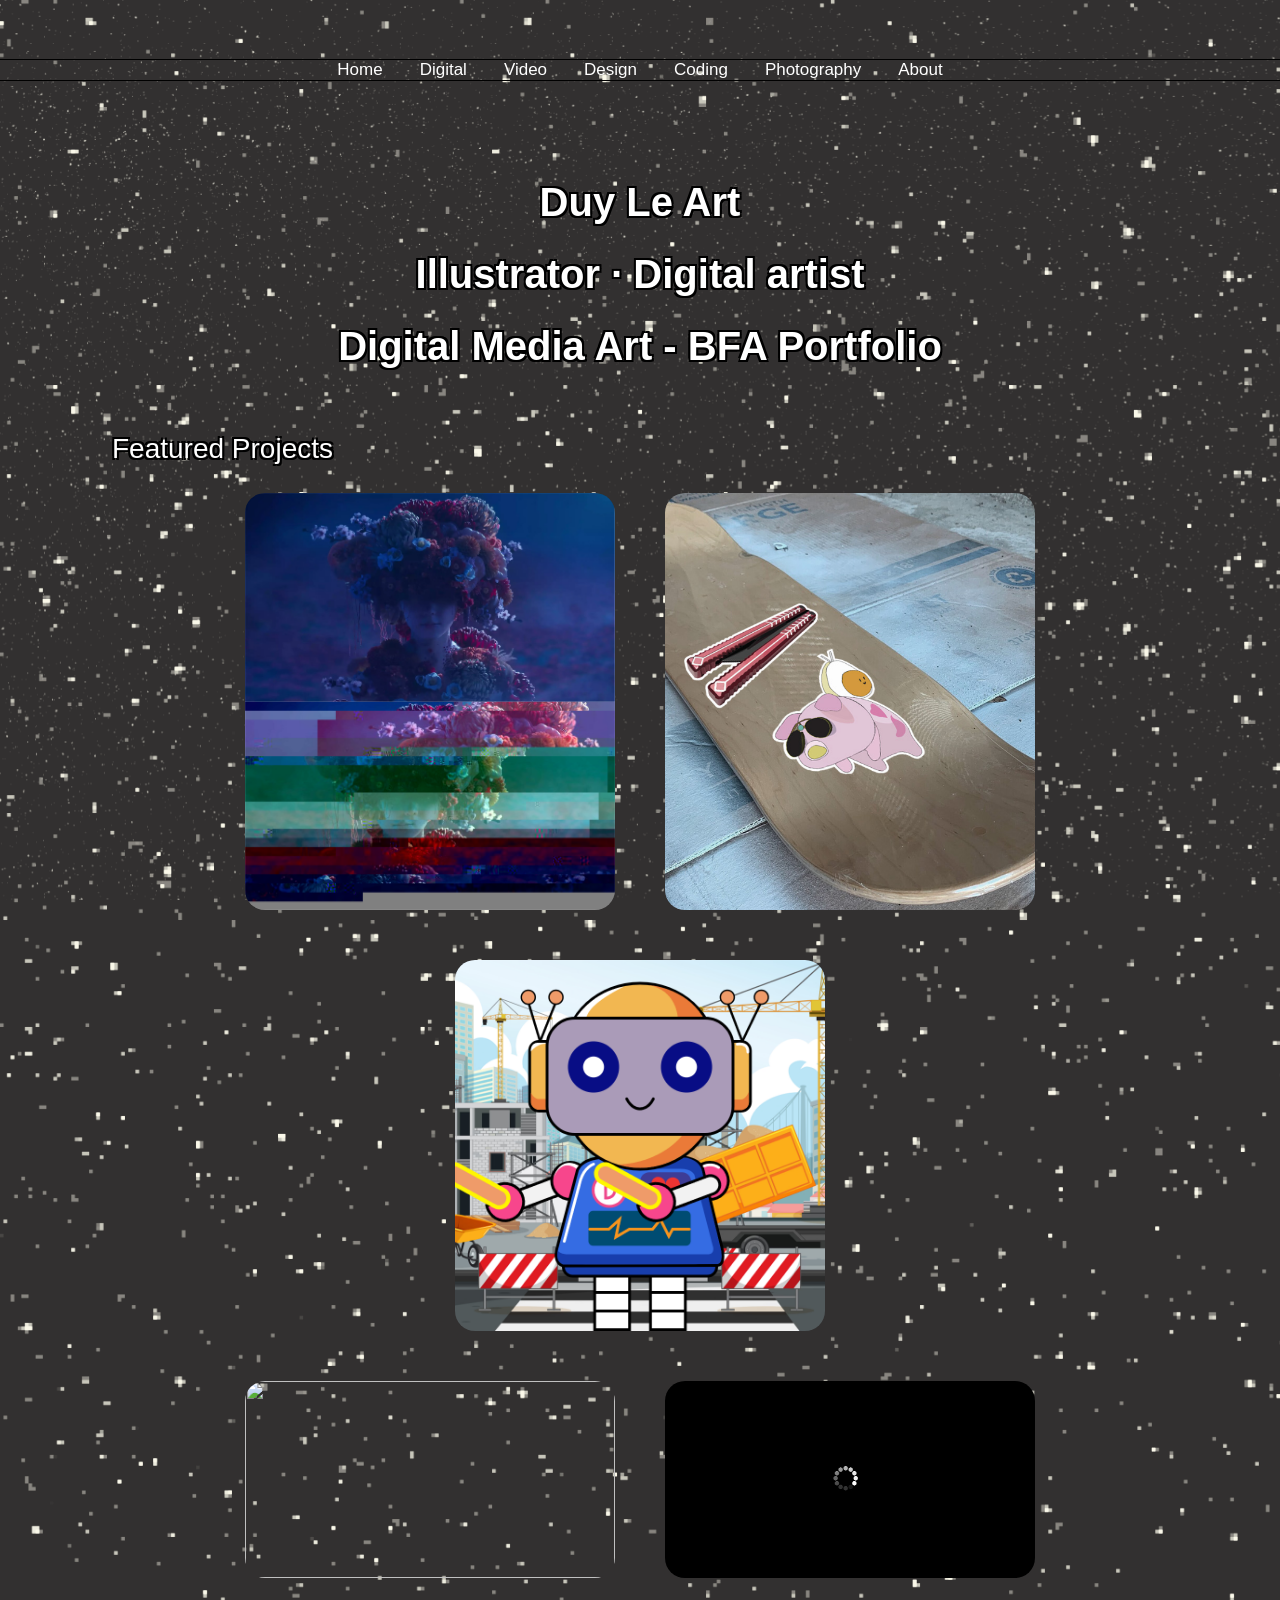
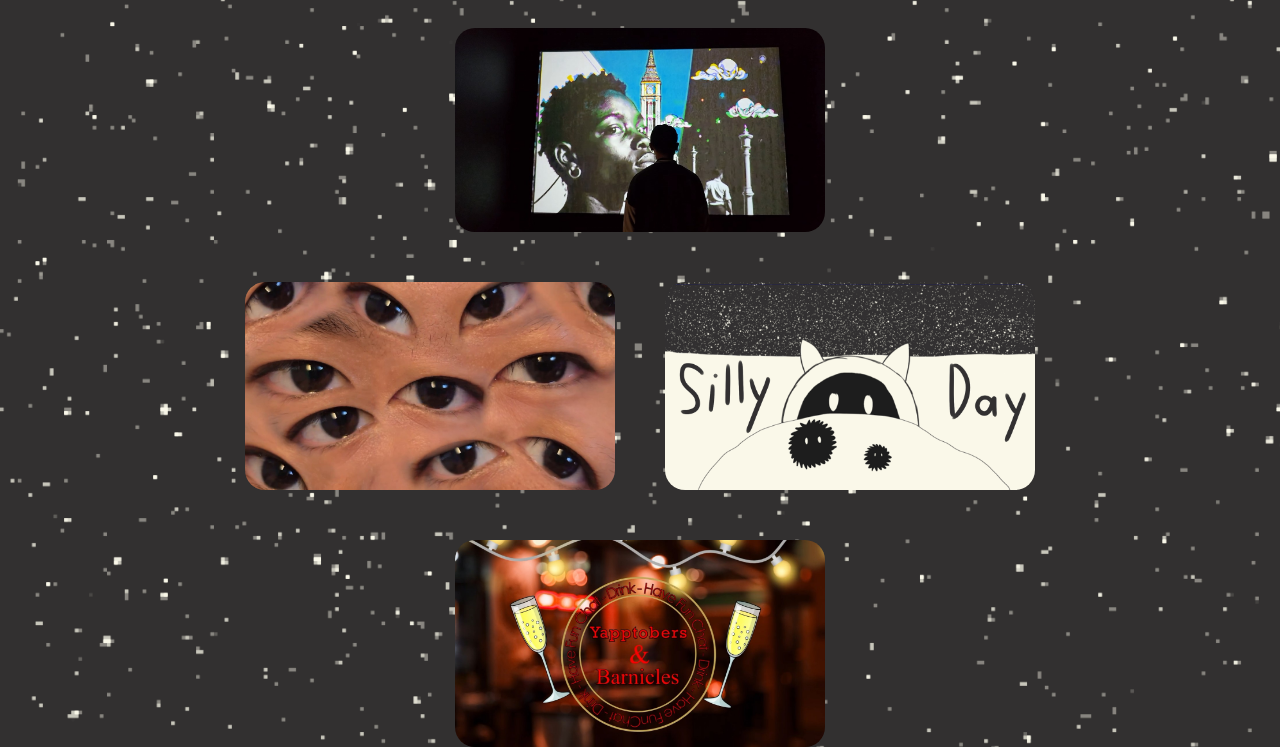
==== index.html @ 5d1f38d1 "fixed #1" ====
<!DOCTYPE html>
<html lang="en">

<!--Images Modals Effects-->


<!-- Effects -->
<style>
    body {
        margin: 0;
        min-height: 100vh;
    }

    .BG {
        position: fixed;
        inset: 0;
        background-image: url("BG.png");
        background-size: cover;
        background-repeat: repeat;
        z-index: -1;
    }

    @keyframes float {
        0% {
            transform: translateY(0px);
        }
        50% {
            transform: translateY(-20px);
        }
        100% {
            transform: translateY(0px);
        }
    }

    .BG {
        animation: float 3s ease-in-out infinite;
    }
</style>

<!-- Top Buttons -->

<head>
    <title>Shadiesu - Digital Media Art - BFA Portfolio</title>
    <link rel="stylesheet" href="styles.css">
</head>
<div class="Link">
    <a href="Home.html">Home</a>
    <a href="Digital.html">Digital</a>
    <a href="Video.html">Video</a>
    <a href="Design.html">Design</a>
    <a href="Coding.html">Coding</a>
    <a href="Photography.html">Photography</a>
    <a href="About.html">About</a>
</div>

<!--HEADERS-->
<body>
    
    <div class="container">
        <h1>Duy Le Art</h1>
        <h1>Illustrator · Digital artist</h1>
        <h1>Digital Media Art - BFA Portfolio</h1>
    </div>
    
    <div class="intro">
        <p>Featured Projects</p>
    </div> 
</body>

<!-- Work Project Showcase line 1-->
 <!-- Sakura video-->
    <!-- Video Grid Container -->
    <div class="video-grid">
        <!-- 1x1 -->
            <div class="video-thumb" data-type="image" 
            data-hover-text="Glitch Art / Album Cover" data-video-id="Mushroomhead.png, Mennequin.png" 
            data-caption="<h3>Glitch Art / Album Cover</h3><p>This is my experimental project by editing codes inside each image to see whatever effects it might give them. 
            It can be disorted, changed of colors and more 
                </p><br><p>
                <em>Tools used: Notepad++</em></p>">
            <img src="Mushroomhead.png">
            </div>

        <!-- 1x2 -->
            <div class="video-thumb" data-type="image" 
            data-hover-text="Sticker project using Vector Drawing" data-video-id="vector.png, sticker.png" 
            data-caption="<h3>Sticker project using Vector Drawing</h3><p>This is my graphic design sticker by using real life objects as my work. It requires basic tracing on the shapes and improv shading for better of the work
                </p><br><p><em>Tools used: Adobe Illustrator</em></p>">
            <img src="sticker.png">
            </div>

        <!-- 1x3 -->
            <div class="video-thumb" data-type="image" 
            data-hover-text="Creative Coding Project" data-video-id="Gif Robot.gif" 
            data-caption="<h3>ISA San Jose Video</h3><p>This is my basic coding project that require coding to make a functional limbs of character of my choice. 
                I chose robot, as it's more straight forward to make each parts work more balanced and some tweaks of color to showcase how code can work,
                <a href='https://editor.p5js.org/duy.le02/sketches/MBBWQ1VL0' style='margin-left: 10px;'>Go to p5.js code</a></p><br><p><em>Tools used: Codepen</em></p>">
            <img src="Robot.png">
            </div>

        <!-- Video Modal Container -->
            <div id="videoModal" class="modal">
            <div class="modal-content">
                <span class="close-btn">&times;</span>

                <button id="prevBtn" class="nav-btn left">◀</button>
                <button id="nextBtn" class="nav-btn right">▶</button>
                
                    <div class="video-container">
                    <iframe id="videoPlayer" width="560" height="315" src="" title="YouTube video player" frameborder="0" allow="accelerometer;
                    autoplay; clipboard-write; 
                    encrypted-media; gyroscope; 
                    picture-in-picture; web-share" referrerpolicy="strict-origin-when-cross-origin" allowfullscreen></iframe>
                    
        <!-- NEW: Image tag for full-size pictures (Hidden by default) -->
                    <img id="modalImage" src="" alt="Modal View" style="display: none;">
                </div>

                    <div id="videoCaption" class="video-caption"></div>
            </div>
            </div>


<!-- Work Project Showcase line 2-->
        <!-- Sakura video-->
        <!-- 2x1 -->
    <div class="video-grid">
        <!-- Video Thumbnail 1 -->
            <div class="video-thumb" data-type="video" 
            data-hover-text="Digital Animation Project" data-video-id="v-rgGUymfZE" 
            data-caption="<h3>Digital Animation Project</h3><p>This is one of my most favorite project in this class. The idea is to make an animation to simulate a game 
                experience from whatever techniques and themes. I made a nostalgic work based of my favorite childhood show and convert it as a game
                </p><br><p><em>Tools used: Clip Studio Paint, Adobe After Effects</em></p>">
            <img src="https://res.cloudinary.com/dyf1xfmxu/image/upload/v1764829879/image_2025-12-03_223117122_zpmoiv.png">
            </div>

        <!-- 2x2 -->
            <div class="video-thumb" data-type="video" 
            data-hover-text="Technology Paradoxes" data-video-id="CwCoBTR_AUM" 
            data-caption="<h3>Technology Paradoxes</h3><p>This is my basic coding project that require coding to make a functional limbs of character of my choice. 
                I chose robot, as it's more straight forward to make each parts work more balanced and some tweaks of color to showcase how code can work,
                <a href='https://editor.p5js.org/duy.le02/sketches/MBBWQ1VL0' style='margin-left: 10px;'>Go to p5.js code</a></p><br><p><em>Tools used: Codepen</em></p>">
            <img src="Loading.jpg">
            </div>

        <!-- 2x3 -->
            <div class="video-thumb" data-type="video" 
            data-hover-text="ISA San Jose Video" data-video-id="s5MFEblpD4w" 
            data-caption="<h3>ISA San Jose Video</h3><p>This is my basic coding project that require coding to make a functional limbs of character of my choice. 
                I chose robot, as it's more straight forward to make each parts work more balanced and some tweaks of color to showcase how code can work,
                <a href='https://editor.p5js.org/duy.le02/sketches/MBBWQ1VL0' style='margin-left: 10px;'>Go to p5.js code</a></p><br><p><em>Tools used: Codepen</em></p>">
            <img src="ICA.jpg">
            </div>

        <!-- Video Modal Container -->
            <div id="videoModal" class="modal">
            <div class="modal-content">
                <span class="close-btn">&times;</span>

                <button id="prevBtn" class="nav-btn left">◀</button>
                <button id="nextBtn" class="nav-btn right">▶</button>
                
                    <div class="video-container">
                    <iframe id="videoPlayer" width="560" height="315" src="" title="YouTube video player" frameborder="0" allow="accelerometer;
                    autoplay; clipboard-write; 
                    encrypted-media; gyroscope; 
                    picture-in-picture; web-share" referrerpolicy="strict-origin-when-cross-origin" allowfullscreen></iframe>
                    
        <!-- NEW: Image tag for full-size pictures (Hidden by default) -->
                    <img id="modalImage" src="" alt="Modal View" style="display: none;">
                </div>

                    <div id="videoCaption" class="video-caption"></div>
            </div>
            </div>


<!-- Work Project Showcase line 3-->
 <!-- Sakura video-->
    <!-- Video Grid Container -->
    <div class="video-grid">
        <!-- Video Thumbnail 1 -->
            <div class="video-thumb" data-type="video" 
            data-hover-text="Society of Spectacle" data-video-id="nF94g0yWZJ4" 
            data-caption="<h3>Society of Spectacle</h3><p>This is my basic coding project that require coding to make a functional limbs of character of my choice. 
                I chose robot, as it's more straight forward to make each parts work more balanced and some tweaks of color to showcase how code can work,
                <a href='https://editor.p5js.org/duy.le02/sketches/MBBWQ1VL0' style='margin-left: 10px;'>Go to p5.js code</a></p><br><p><em>Tools used: Codepen</em></p>">
            <img src="eye.jpg">
            </div>

        <!-- Video Thumbnail 2 (Sits directly next to Thumbnail 1) -->
            <div class="video-thumb" data-type="video" 
            data-hover-text="Silly Day" data-video-id="FvGPqd3VP7I" 
            data-caption="<h3>Silly Day</h3><p>This is my basic coding project that require coding to make a functional limbs of character of my choice. 
                I chose robot, as it's more straight forward to make each parts work more balanced and some tweaks of color to showcase how code can work,
                <a href='https://editor.p5js.org/duy.le02/sketches/MBBWQ1VL0' style='margin-left: 10px;'>Go to p5.js code</a></p><br><p><em>Tools used: Codepen</em></p>">
            <img src="asd.jpg">
            </div>

        <!-- 3x2 -->
            <div class="video-thumb" data-type="video" 
            data-hover-text="The Primer Animation Project" data-video-id="acddvax4AlM" 
            data-caption="<h3>The Primer Animation Project</h3><p>This is my basic coding project that require coding to make a functional limbs of character of my choice. 
                I chose robot, as it's more straight forward to make each parts work more balanced and some tweaks of color to showcase how code can work,
                <a href='https://editor.p5js.org/duy.le02/sketches/MBBWQ1VL0' style='margin-left: 10px;'>Go to p5.js code</a></p><br><p><em>Tools used: Codepen</em></p>">
            <img src="intro.jpg">
            </div>

        <!-- Video Modal Container -->
            <div id="videoModal" class="modal">
            <div class="modal-content">
                <span class="close-btn">&times;</span>

                <button id="prevBtn" class="nav-btn left">◀</button>
                <button id="nextBtn" class="nav-btn right">▶</button>
                
                    <div class="video-container">
                    <iframe id="videoPlayer" width="560" height="315" src="" title="YouTube video player" frameborder="0" allow="accelerometer;
                    autoplay; clipboard-write; 
                    encrypted-media; gyroscope; 
                    picture-in-picture; web-share" referrerpolicy="strict-origin-when-cross-origin" allowfullscreen></iframe>
                    
        <!-- NEW: Image tag for full-size pictures (Hidden by default) -->
                    <img id="modalImage" src="" alt="Modal View" style="display: none;">
                </div>

                    <div id="videoCaption" class="video-caption"></div>
            </div>
            </div>
<div id="videoModal" class="modal">
    <div class="modal-content">
        <!-- Close Button (X Symbol) -->
        <button class="close-btn" aria-label="Close modal">&times;</button>

        <!-- Video / Image Container -->
        <div class="video-container">
            <iframe id="videoPlayer" src="" frameborder="0" allow="autoplay; encrypted-media" allowfullscreen></iframe>
            <img id="modalImage" src="" alt="Modal Media">
        </div>

        <!-- Caption -->
        <div id="videoCaption" class="video-caption"></div>
    </div>
</div>
<!-- Background Image -->
<div class="BG"></div>
<img src="BG.png" alt="Background Image" class="BG">


<script src="script.js"></script>

</html>
---- styles.css ----
.container {
    color: white;
    text-align: center;
    font-size: 20px;
    margin-top: 100px;
    padding-bottom: 10px;
    text-shadow: -2px -2px 0 #000, 2px -2px 0 #000, -2px 2px 0 #000, 2px 2px 0 #000;

}
.Link {
    outline: 1px black solid;
    font-size: 17px;
   margin-top: 60px;
    display: flex;
  justify-content: center;
  gap: 37px; 
}
a{
   text-decoration: none;
   cursor: pointer;
   color: white;
   transition: color 0.7s ease;
}

a:hover {
    color: #3EB489;
}

body {
    font-family: Arial, sans-serif;
    background-color: rgb(50, 48, 48);


}

.intro {
    color: white;
    font-size: 28px;
    margin-left: 112px; /* ◄ Changed from 100px (160px thumb margin matches better now) */
    text-shadow: -2px -2px 0 #000, 2px -2px 0 #000, -2px 2px 0 #000, 2px 2px 0 #000;
}

.video-grid {
    display: flex;
    flex-direction: row;
    column-gap: 50px;
    row-gap: 50px; 
    flex-wrap: wrap;
    justify-content: center; /* ◄ Center the items horizontally on the screen */
    padding: 0 40px;         /* ◄ Creates a nice safe padding cushion on the screen edges */
}

.video-thumb {
    position: relative;
    width: 370px;       /* ◄ Changed from 660px (660 * 0.7 = 462) */
    cursor: pointer;
    border-radius: 20px;
    overflow: hidden;
    margin-left: 0;     /* ◄ Changed from 160px. Let .video-grid handle the alignment dynamically */
}

        .video-thumb img {
        width: 100%;
        display: block;
        }

        /* Modal Core Settings */
        .modal {
        display: none; 
        position: fixed;
        z-index: 1000;
        left: 0;
        top: 0;
        width: 100%;
        height: 100%;
        background-color: rgba(0, 0, 0, 0.9);
        overflow-y: auto;
        
        }

/* Modal Content Box - Keeps margin at the top so image isn't flush with viewport */
.modal-content {
    position: relative;
    width: 90%;
    max-width: 900px;
    margin: 50px auto 30px auto; /* 50px top margin creates the buffer gap above the media */
    display: flex;
    flex-direction: column;
    align-items: center;
}

/* Close "X" Button pinned to upper-right of the viewport */
.close-btn {
    position: fixed;
    top: 24px;   /* Safe gap from top edge */
    right: 24px;  /* Safe gap from right edge */
    z-index: 1020;
    
    background: rgba(0, 0, 0, 0.7);
    color: #ffffff;
    border: 2px solid rgba(255, 255, 255, 0.4);
    border-radius: 50%;
    
    width: 44px;
    height: 44px;
    font-size: 26px;
    font-weight: bold;
    line-height: 1;
    
    display: flex;
    align-items: center;
    justify-content: center;
    cursor: pointer;
    transition: background 0.2s ease, transform 0.2s ease;
}

/* Hover effect */
.close-btn:hover,
.close-btn:focus {
    background: #ffffff;
    color: #000000;
    border-color: #ffffff;
    transform: scale(1.1);
    outline: none;
}

/* On smaller mobile screens, pull it in slightly so it's not cut off */
@media (max-width: 600px) {
    .close-btn {
        top: 16px;
        right: 16px;
        width: 38px;
        height: 38px;
        font-size: 22px;
    }
}
/* Ensure image/video container preserves top spacing */
.video-container {
    width: 100%;
    position: relative;
    display: flex;
    justify-content: center;
    align-items: center;
    margin-top: 15px; /* Adds additional gap between close button and media */
}
/* ONLY apply 16:9 ratio box when showing a YouTube Video */
.video-container.has-video {
    padding-bottom: 56.25%; /* 16:9 Aspect Ratio */
    height: 0;
}

/* YouTube Iframe stays locked inside the 16:9 ratio box */
.video-container.has-video iframe {
    position: absolute;
    top: 0;
    left: 0;
    width: 100%;
    height: 100%;
}

/* Natural layout for GIFs / Static Images */
.video-container.has-image {
    padding-bottom: 0;
    height: auto;
}

/* GIF & Static Image Responsive Sizing (Prevents text overlap) */
#modalImage {
    max-width: 100%;
    max-height: 60vh; /* Limits image height so caption always fits below */
    width: auto;
    height: auto;
    display: block;
    object-fit: contain;
    border-radius: 8px;
    margin: 0 auto;
}

/* Dynamic extra media elements */
.modal-extra-media {
    max-width: 100% !important;
    max-height: 60vh !important;
    width: auto !important;
    height: auto !important;
    display: block !important;
    margin: 20px auto 0 auto !important;
    object-fit: contain !important;
    border-radius: 8px !important;
}

/* Caption formatting with safe spacing */
.video-caption {
    width: 100%;
    color: #ffffff;
    margin-top: 20px; /* Space between media and text */
    padding: 0 10px 20px 10px;
    box-sizing: border-box;
    text-align: center;
}/* Navigation Buttons */

        .nav-btn {
        position: fixed;                        /* FIXED: Snaps the buttons directly to the browser view borders */
        top: 50%;                               /* Centers them vertically on the screen */
        transform: translateY(-50%);            /* Keeps the vertical center perfectly balanced */
        background: rgba(255, 255, 255, 0.15); 
        color: #ffffff;                         
        border: 1px solid rgba(255, 255, 255, 0.25); 
        font-size: 2rem;
        width: 55px;
        height: 55px;
        display: flex-start;
        align-items: center;
        justify-content: center;
        padding-bottom: 7px;
        cursor: pointer;
        border-radius: 50%;                     
        transition: background 0.2s ease, transform 0.2s ease; 
        z-index: 9999;                          /* Extremely high index to ensure they float over everything */
        }

        /* Snaps the previous button to the absolute left edge of the page window */
        .nav-btn.left {
        left: 30px;                             /* Creates a clean spacing cushion from the left screen wall */
        padding-right: 12px;
        }

        /* Snaps the next button to the absolute right edge of the page window */
        .nav-btn.right {
        right: 30px;                            /* Creates a clean spacing cushion from the right screen wall */
        padding-left: 12px;
        }

        /* Hover State: Blends a brighter background circle with your 15% zoom effect */
        .nav-btn:hover {
        background: rgba(255, 255, 255, 0.35);  
        transform: translateY(-50%) scale(1.15); 
        }

        /* Mobile framework protection so they stay within touch range on phones */
        @media (max-width: 768px) {
        .nav-btn {
            width: 45px;
            height: 45px;
            font-size: 1.5rem;
        }
        .nav-btn.left { left: 15px; }
        .nav-btn.right { right: 15px; }
        }


<!-- Fade Black Effect-->

        css/* 1. Prepare the thumbnail container */
        .video-thumb {
        position: relative;       /* Crucial: Traps the absolute overlay inside this box */
        overflow: hidden;         /* Keeps everything contained neatly */
        cursor: pointer;
        }

        /* 2. Target the image inside the thumbnail */
        .video-thumb img {
        width: 100%;
        height: 100%;
        object-fit: cover;        /* Ensures images stretch cleanly to fill their cells */
        display: block;
        }

        /* 3. Create the Black Overlay (Hidden by default) */
        .video-thumb::after {
        content: attr(data-hover-text);              /* Keeps it a clean black overlay. Add text inside "" if you want text */
        position: absolute;
        top: 0;
        left: 0;
        width: 100%;
        height: 100%;
        background-color: rgba(0, 0, 0, 0.8); /* Black with 50% opacity. Increase to 0.7 for darker, decrease for lighter */
        
        /* Centering settings in case you decide to add text later */
        display: flex;
        align-items: center;
        justify-content: center;
        padding: 20px;            /* Prevents long text from hitting the edges */
        text-align: center;       /* Centers multi-line text */
        box-sizing: border-box;     /* Ensures padding doesn't break the layout */

        /* White Text Styling */
        color: #ffffff;           
        font-family: sans-serif;  
        font-size: 1.6rem;        
        font-weight: bold;
        text-shadow: 1px 1px 0 #000000, -1px -1px 0 #000000, 1px -1px 0 #000000, -1px 1px 0 #000000;
        
        /* Fade Effect Setup */
        opacity: 0;               /* Starts completely invisible */
        transition: opacity 0.3s ease; /* Controls fade speed (0.3 seconds) */
        }

        /* 4. The Hover Trigger: Fade the overlay in */
        .video-thumb:hover::after {
        opacity: 1;               /* Fully visible on hover */
        pointer-events: none;     /* Ensures the overlay doesn't block clicks on the thumbnail */
        }
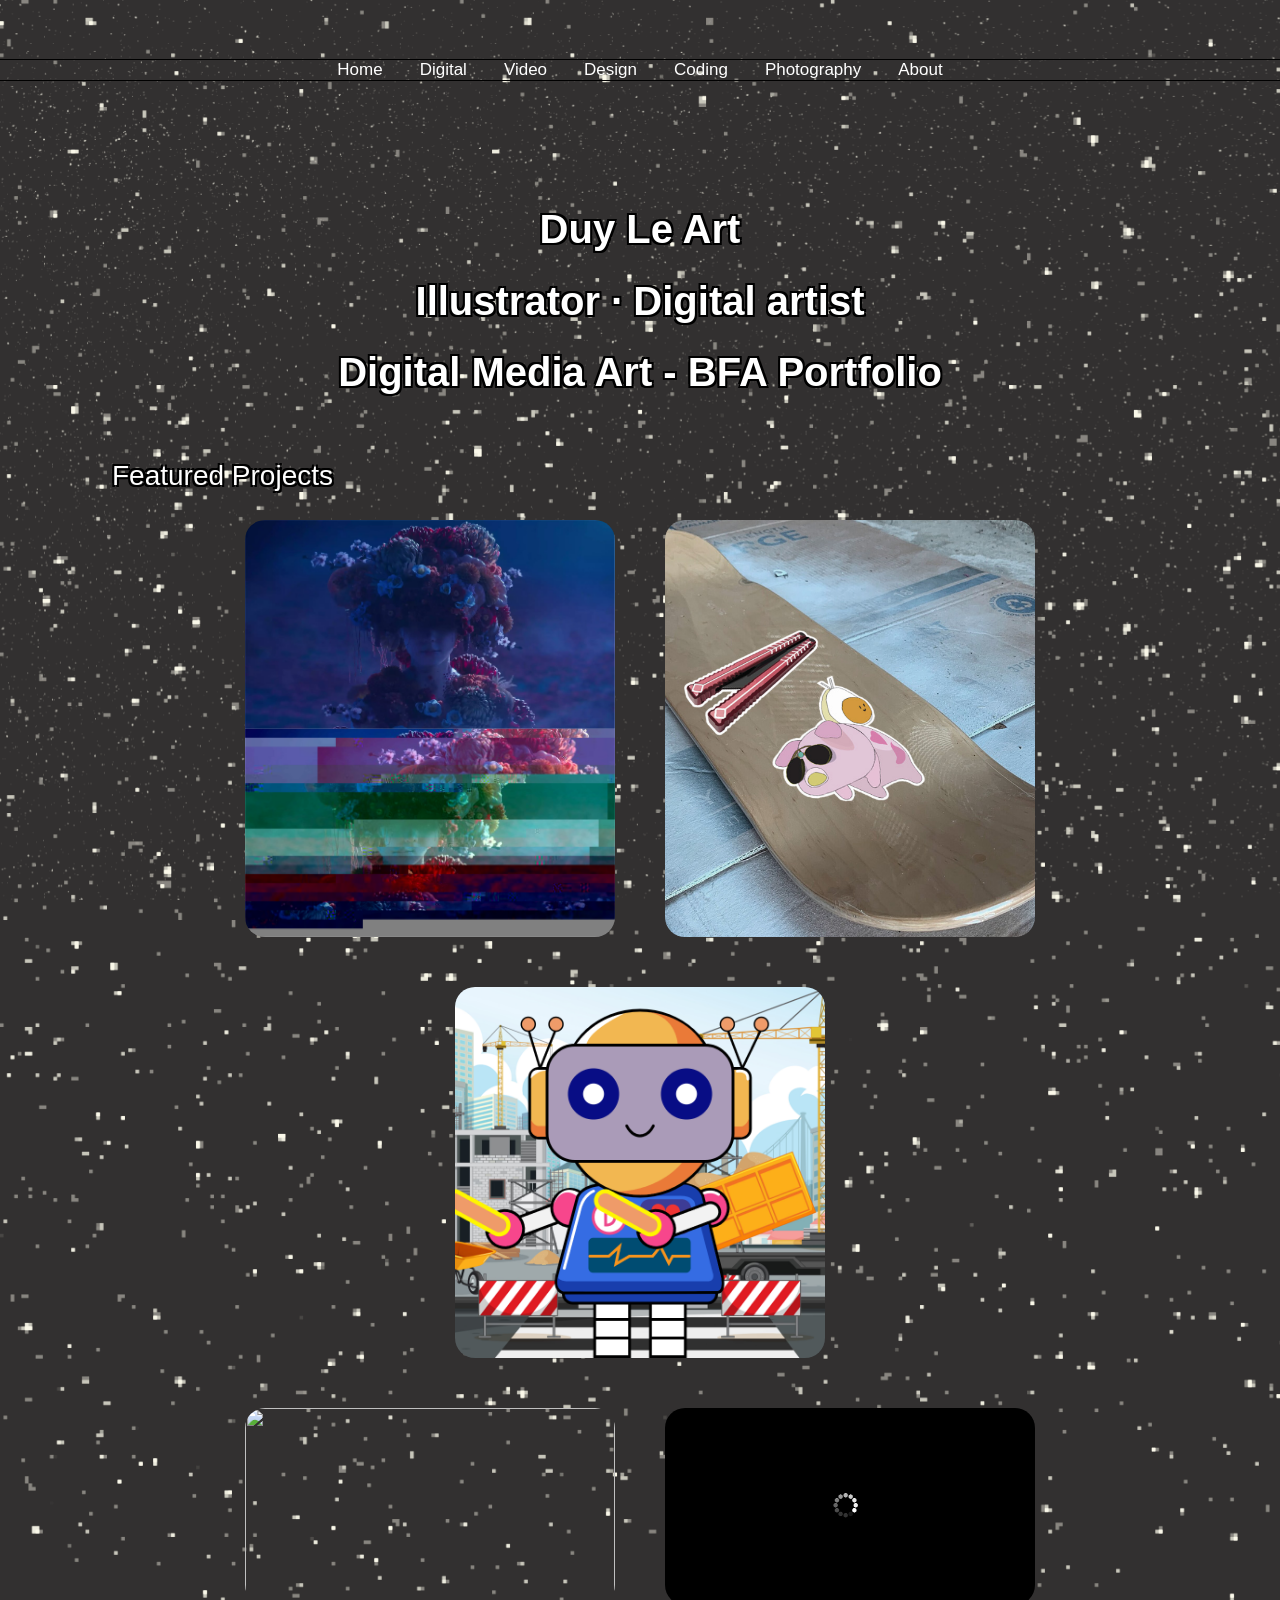
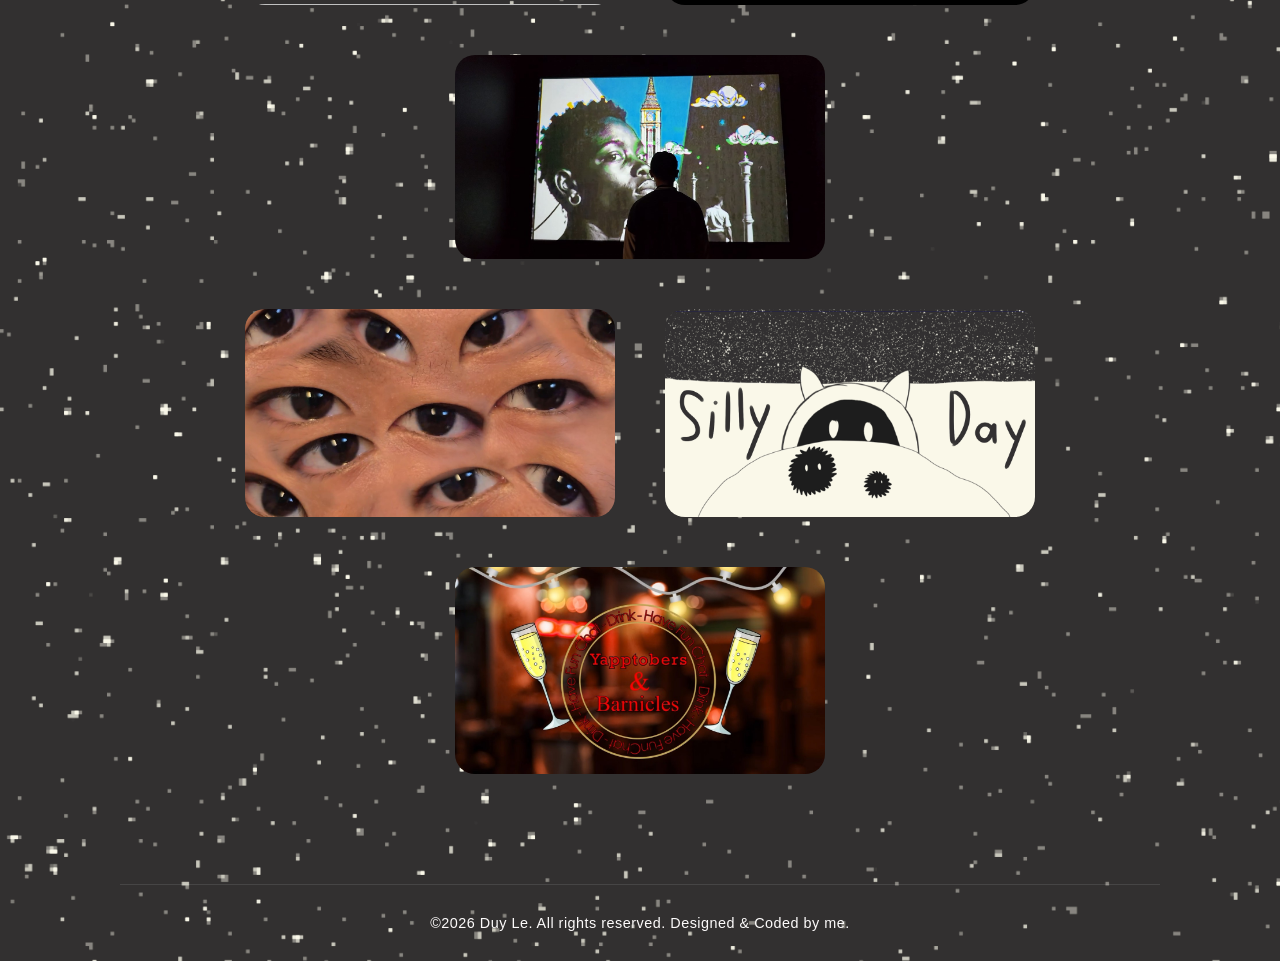
==== commit 02b2e059: "copyright thing" ====
--- a/index.html
+++ b/index.html
@@ -242,11 +242,16 @@
         <div id="videoCaption" class="video-caption"></div>
     </div>
 </div>
+
+
+
 <!-- Background Image -->
 <div class="BG"></div>
 <img src="BG.png" alt="Background Image" class="BG">
 
-
+<footer class="site-footer">
+  <p>&copy;2026 Duy Le. All rights reserved. Designed & Coded by me.</p>
+</footer>
 <script src="script.js"></script>
 
 </html>
--- a/styles.css
+++ b/styles.css
@@ -299,4 +299,47 @@
         .video-thumb:hover::after {
         opacity: 1;               /* Fully visible on hover */
         pointer-events: none;     /* Ensures the overlay doesn't block clicks on the thumbnail */
-        }+        }
+
+        /* Smooth fade transitions for modal media */
+#modalImage,
+#videoPlayer,
+.modal-extra-media {
+    opacity: 1;
+    transition: opacity 0.3s ease-in-out; /* Controls fade duration */
+}
+
+/* Fade-out state applied dynamically via JavaScript */
+.fade-out {
+    opacity: 0 !important;
+}
+
+/* Site Footer Styling */
+.site-footer {
+    width: 100%;
+    padding: 30px 20px;
+    text-align: center;
+    background-color: transparent; /* Or set to your page background color */
+    border-top: 1px solid rgba(255, 255, 255, 0.1); /* Subtle separator line */
+    margin-top: 60px; /* Space between gallery content and footer */
+}
+
+.site-footer p {
+    color: #fdfbfb; /* Muted gray so it doesn't distract from portfolio items */
+    font-size: 0.9rem;
+    font-weight: 400;
+    letter-spacing: 0.5px;
+    margin: 0;
+}
+
+body {
+    display: flex;
+    flex-direction: column;
+    min-height: 100vh;
+    margin: 0;
+}
+
+/* Ensure your main page content stretches to push the footer down */
+main, .portfolio-grid {
+    flex: 1;
+}
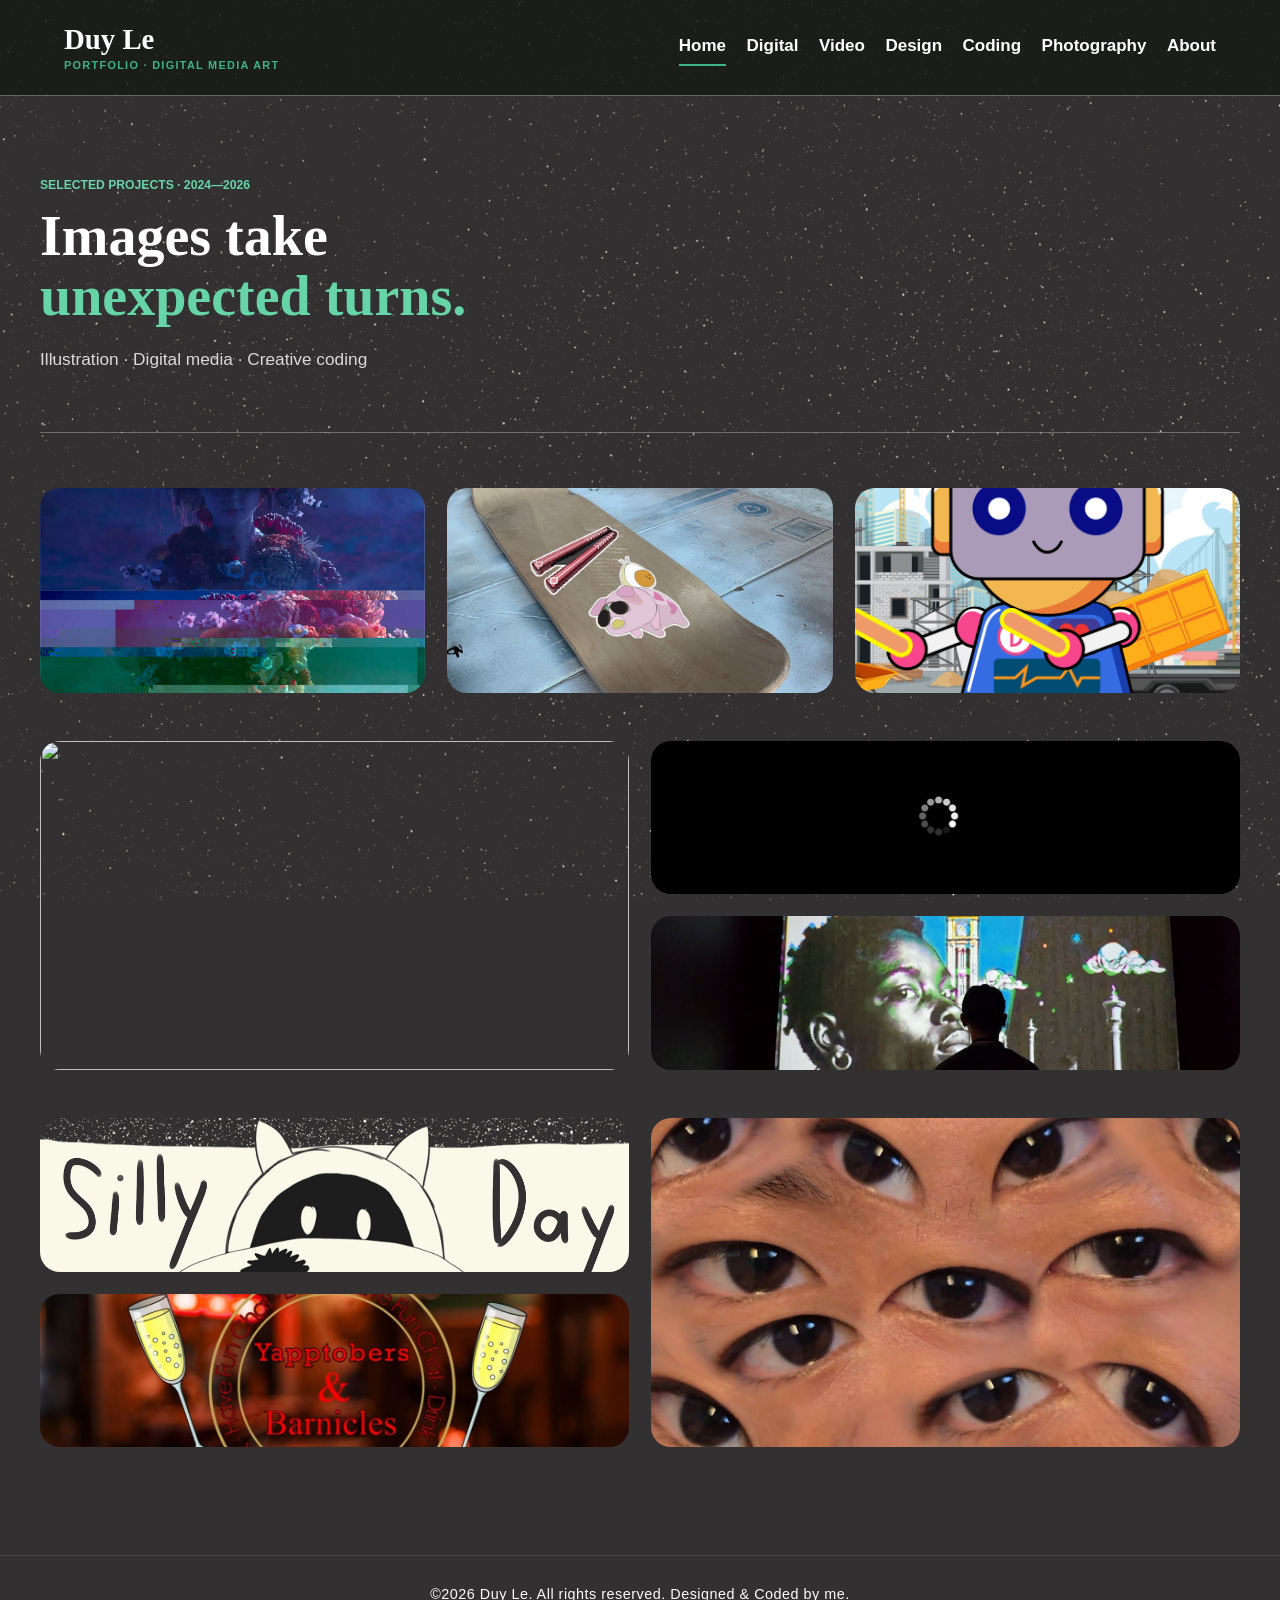
==== commit 116b758b: "new big update for yah" ====
--- a/index.html
+++ b/index.html
@@ -1,76 +1,54 @@
 <!DOCTYPE html>
 <html lang="en">
-
-<!--Images Modals Effects-->
-
-
-<!-- Effects -->
-<style>
-    body {
-        margin: 0;
-        min-height: 100vh;
-    }
-
-    .BG {
-        position: fixed;
-        inset: 0;
-        background-image: url("BG.png");
-        background-size: cover;
-        background-repeat: repeat;
-        z-index: -1;
-    }
-
-    @keyframes float {
-        0% {
-            transform: translateY(0px);
-        }
-        50% {
-            transform: translateY(-20px);
-        }
-        100% {
-            transform: translateY(0px);
-        }
-    }
-
-    .BG {
-        animation: float 3s ease-in-out infinite;
-    }
-</style>
-
-<!-- Top Buttons -->
 
 <head>
     <title>Shadiesu - Digital Media Art - BFA Portfolio</title>
     <link rel="stylesheet" href="styles.css">
 </head>
-<div class="Link">
-    <a href="Home.html">Home</a>
-    <a href="Digital.html">Digital</a>
-    <a href="Video.html">Video</a>
-    <a href="Design.html">Design</a>
-    <a href="Coding.html">Coding</a>
-    <a href="Photography.html">Photography</a>
-    <a href="About.html">About</a>
-</div>
+<body>
+<header class="top-header">
+    <a class="site-brand top-brand" href="index.html" aria-label="Duy Le Portfolio home">
+        <span class="site-brand-name">Duy Le</span>
+        <span class="site-brand-title">Portfolio · Digital Media Art</span>
+    </a>
+    <nav class="Link Link--normal" aria-label="Main navigation">
+        <a href="index.html" aria-current="page">Home</a>
+        <a href="Digital.html">Digital</a>
+        <a href="Video.html">Video</a>
+        <a href="Design.html">Design</a>
+        <a href="Coding.html">Coding</a>
+        <a href="Photography.html">Photography</a>
+        <a href="About.html">About</a>
+    </nav>
+</header>
+
+<header class="site-header" aria-hidden="true" inert>
+    <a class="site-brand site-brand--compact" href="index.html" aria-label="Duy Le Portfolio home">
+        <span class="site-brand-mark" aria-hidden="true">DL</span>
+        <span class="site-brand-title">Portfolio</span>
+    </a>
+    <nav class="Link Link--sticky" aria-label="Sticky main navigation">
+        <a href="index.html">Home</a>
+        <a href="Digital.html">Digital</a>
+        <a href="Video.html">Video</a>
+        <a href="Design.html">Design</a>
+        <a href="Coding.html">Coding</a>
+        <a href="Photography.html">Photography</a>
+        <a href="About.html">About</a>
+    </nav>
+</header>
 
 <!--HEADERS-->
-<body>
     
-    <div class="container">
-        <h1>Duy Le Art</h1>
-        <h1>Illustrator · Digital artist</h1>
-        <h1>Digital Media Art - BFA Portfolio</h1>
-    </div>
-    
-    <div class="intro">
-        <p>Featured Projects</p>
-    </div> 
-</body>
-
+    <div class="home-hero">
+        <p class="hero-kicker">Selected projects · 2024—2026</p>
+        <h1>Images take <span>unexpected turns.</span></h1>
+        <p class="hero-subtitle">Illustration · Digital media · Creative coding</p>
+    </div>
 <!-- Work Project Showcase line 1-->
  <!-- Sakura video-->
     <!-- Video Grid Container -->
-    <div class="video-grid">
+    <div class="video-grid video-grid--balanced">
         <!-- 1x1 -->
             <div class="video-thumb" data-type="image" 
             data-hover-text="Glitch Art / Album Cover" data-video-id="Mushroomhead.png, Mennequin.png" 
@@ -119,12 +97,13 @@
                     <div id="videoCaption" class="video-caption"></div>
             </div>
             </div>
+    </div>
 
 
 <!-- Work Project Showcase line 2-->
         <!-- Sakura video-->
         <!-- 2x1 -->
-    <div class="video-grid">
+    <div class="video-grid video-grid--feature-left">
         <!-- Video Thumbnail 1 -->
             <div class="video-thumb" data-type="video" 
             data-hover-text="Digital Animation Project" data-video-id="v-rgGUymfZE" 
@@ -173,12 +152,13 @@
                     <div id="videoCaption" class="video-caption"></div>
             </div>
             </div>
+    </div>
 
 
 <!-- Work Project Showcase line 3-->
  <!-- Sakura video-->
     <!-- Video Grid Container -->
-    <div class="video-grid">
+    <div class="video-grid video-grid--feature-right">
         <!-- Video Thumbnail 1 -->
             <div class="video-thumb" data-type="video" 
             data-hover-text="Society of Spectacle" data-video-id="nF94g0yWZJ4" 
@@ -227,6 +207,7 @@
                     <div id="videoCaption" class="video-caption"></div>
             </div>
             </div>
+    </div>
 <div id="videoModal" class="modal">
     <div class="modal-content">
         <!-- Close Button (X Symbol) -->
@@ -245,13 +226,12 @@
 
 
 
-<!-- Background Image -->
-<div class="BG"></div>
-<img src="BG.png" alt="Background Image" class="BG">
+<div class="BG" aria-hidden="true"></div>
 
 <footer class="site-footer">
   <p>&copy;2026 Duy Le. All rights reserved. Designed & Coded by me.</p>
 </footer>
 <script src="script.js"></script>
 
+</body>
 </html>
--- a/styles.css
+++ b/styles.css
@@ -7,13 +7,476 @@
     text-shadow: -2px -2px 0 #000, 2px -2px 0 #000, -2px 2px 0 #000, 2px 2px 0 #000;
 
 }
+.home-hero {
+    width: min(calc(100% - 48px), 1200px);
+    margin: 0 auto 55px;
+    padding: 82px 0 58px;
+    border-bottom: 1px solid rgba(255, 255, 255, 0.3);
+    color: #ffffff;
+    text-align: left;
+}
+
+.home-hero .hero-kicker {
+    margin: 0 0 14px;
+    color: #67d4a8;
+    font-size: 0.76rem;
+    font-weight: 700;
+    text-transform: uppercase;
+}
+
+.home-hero h1 {
+    max-width: 900px;
+    margin: 0;
+    font-family: Georgia, "Times New Roman", serif;
+    font-size: 3.5rem;
+    line-height: 1.08;
+}
+
+.home-hero h1 span {
+    display: block;
+    color: #67d4a8;
+}
+
+.home-hero .hero-subtitle {
+    margin: 18px 0 0;
+    color: rgba(255, 255, 255, 0.82);
+    font-size: 1.08rem;
+    line-height: 1.7;
+}
+
+.BG {
+    position: fixed;
+    inset: 0;
+    z-index: -1;
+    pointer-events: none;
+    background: url("BG.png") center / cover no-repeat;
+    animation: background-float 12s ease-in-out infinite;
+}
+
+@keyframes background-float {
+    0%, 100% { transform: translateY(0); }
+    50% { transform: translateY(-10px); }
+}
+
+.top-header {
+    display: flex;
+    align-items: center;
+    justify-content: space-between;
+    gap: 30px;
+    width: 100%;
+    max-width: none;
+    margin: 0;
+    padding: 24px clamp(20px, 5vw, 72px);
+    box-sizing: border-box;
+    border: 0;
+    border-bottom: 1px solid rgba(255, 255, 255, 0.32);
+    background: rgba(22, 26, 24, 0.82);
+}
+
+.top-brand .site-brand-name {
+    font-family: Georgia, "Times New Roman", serif;
+    font-size: 1.8rem;
+}
+
+.top-brand .site-brand-title {
+    font-size: 0.68rem;
+    letter-spacing: 0.12em;
+}
+
+.site-header {
+    position: fixed;
+    top: 12px;
+    left: 50%;
+    z-index: 900;
+    display: flex;
+    align-items: center;
+    justify-content: space-between;
+    gap: 24px;
+    width: min(calc(100% - 32px), 980px);
+    padding: 10px 18px;
+    box-sizing: border-box;
+    border: 1px solid rgba(103, 212, 168, 0.32);
+    border-radius: 999px;
+    background: rgba(14, 18, 16, 0.9);
+    -webkit-backdrop-filter: blur(16px) saturate(115%);
+    backdrop-filter: blur(16px) saturate(115%);
+    box-shadow: 0 10px 32px rgba(0, 0, 0, 0.48), inset 0 1px rgba(255, 255, 255, 0.08);
+    opacity: 0;
+    visibility: hidden;
+    pointer-events: none;
+    transform: translate(-50%, -130%);
+    transition: opacity 0.2s ease, transform 0.2s ease, visibility 0.2s ease;
+}
+
+.site-header.is-visible {
+    opacity: 1;
+    visibility: visible;
+    pointer-events: auto;
+    transform: translate(-50%, 0);
+}
+
+.site-brand {
+    display: flex;
+    flex: 0 0 auto;
+    flex-direction: column;
+    gap: 3px;
+    color: #ffffff;
+}
+
+.site-brand-name {
+    font-size: 1.15rem;
+    font-weight: 800;
+    line-height: 1.1;
+}
+
+.site-brand-title {
+    color: #3EB489;
+    font-size: 0.72rem;
+    font-weight: 700;
+    text-transform: uppercase;
+}
+
+.site-brand--compact {
+    flex-direction: row;
+    align-items: center;
+    gap: 8px;
+}
+
+.site-brand-mark {
+    display: grid;
+    width: 30px;
+    aspect-ratio: 1;
+    place-items: center;
+    border-radius: 50%;
+    background: #3EB489;
+    color: #102019;
+    font-size: 0.75rem;
+    font-weight: 800;
+}
+
+.about-main {
+    flex: 1;
+    width: min(calc(100% - 48px), 1200px);
+    margin: 0 auto;
+}
+
+.about-hero {
+    display: grid;
+    grid-template-columns: minmax(0, 1fr) minmax(240px, 340px);
+    align-items: center;
+    gap: clamp(40px, 8vw, 120px);
+    padding: 76px 0 68px;
+    border-bottom: 1px solid rgba(255, 255, 255, 0.3);
+}
+
+.about-kicker,
+.about-section-index {
+    margin: 0;
+    color: #67d4a8;
+    font-size: 0.76rem;
+    font-weight: 700;
+    text-transform: uppercase;
+}
+
+.about-hero h1 {
+    max-width: 700px;
+    margin: 18px 0;
+    color: #ffffff;
+    font-family: Georgia, "Times New Roman", serif;
+    font-size: 3.6rem;
+    line-height: 1.08;
+}
+
+.about-hero-lede {
+    max-width: 580px;
+    margin: 0;
+    color: rgba(255, 255, 255, 0.82);
+    font-size: 1.1rem;
+    line-height: 1.7;
+}
+
+.about-profile-placeholder {
+    width: 100%;
+    aspect-ratio: 4 / 5;
+    border: 1px solid rgba(255, 255, 255, 0.38);
+    background: rgba(15, 19, 17, 0.32);
+    box-shadow: inset 0 0 0 10px rgba(255, 255, 255, 0.025);
+}
+
+.about-section {
+    display: grid;
+    grid-template-columns: minmax(180px, 0.7fr) minmax(0, 1.6fr);
+    gap: clamp(32px, 7vw, 100px);
+    padding: 48px 0;
+    border-bottom: 1px solid rgba(255, 255, 255, 0.24);
+}
+
+.about-section h2 {
+    margin: 10px 0 0;
+    color: #ffffff;
+    font-family: Georgia, "Times New Roman", serif;
+    font-size: 2rem;
+    line-height: 1.15;
+}
+
+.about-section-copy {
+    max-width: 720px;
+}
+
+.about-section-copy p {
+    margin: 0;
+    color: rgba(255, 255, 255, 0.88);
+    font-size: 1.08rem;
+    line-height: 1.85;
+}
+
+.about-section-copy p + p {
+    margin-top: 18px;
+}
+
+.collection-main {
+    flex: 1;
+    width: min(calc(100% - 48px), 1200px);
+    margin: 0 auto;
+}
+
+.collection-intro {
+    padding: 74px 0 42px;
+    border-bottom: 1px solid rgba(255, 255, 255, 0.3);
+}
+
+.collection-kicker {
+    margin: 0 0 14px;
+    color: #67d4a8;
+    font-size: 0.76rem;
+    font-weight: 700;
+    text-transform: uppercase;
+}
+
+.collection-intro h1 {
+    margin: 0;
+    color: #ffffff;
+    font-family: Georgia, "Times New Roman", serif;
+    font-size: 3.5rem;
+    line-height: 1.08;
+}
+
+.collection-description {
+    max-width: 620px;
+    margin: 16px 0 0;
+    color: rgba(255, 255, 255, 0.82);
+    font-size: 1.08rem;
+    line-height: 1.7;
+}
+
+.collection-grid {
+    display: grid;
+    grid-template-columns: repeat(3, minmax(0, 1fr));
+    gap: 24px;
+    padding: 38px 0 72px;
+}
+
+.project-placeholder {
+    position: relative;
+    display: grid;
+    aspect-ratio: 4 / 3;
+    place-items: center;
+    overflow: hidden;
+    border: 1px dashed rgba(255, 255, 255, 0.38);
+    border-radius: 4px;
+    background-color: rgba(14, 18, 16, 0.48);
+}
+
+.project-placeholder-number {
+    position: absolute;
+    top: 12px;
+    left: 14px;
+    color: rgba(255, 255, 255, 0.58);
+    font-size: 0.72rem;
+    font-weight: 700;
+}
+
+.project-placeholder-add {
+    color: rgba(103, 212, 168, 0.78);
+    font-size: 2rem;
+    font-weight: 300;
+    line-height: 1;
+}
+
+.project-placeholder img,
+.project-placeholder video {
+    width: 100%;
+    height: 100%;
+    object-fit: cover;
+}
+
+.collection-main[data-category="video"] .project-placeholder {
+    aspect-ratio: 16 / 9;
+}
+
+.collection-main[data-category="photography"] .project-placeholder {
+    aspect-ratio: 3 / 4;
+}
+
+body.page-leaving > :not(.top-header):not(.site-header):not(.BG),
+body.page-entering > :not(.top-header):not(.site-header):not(.BG) {
+    transition: opacity 180ms ease;
+}
+
+body.page-leaving > :not(.top-header):not(.site-header):not(.BG) {
+    opacity: 0;
+}
+
+body.page-entering > :not(.top-header):not(.site-header):not(.BG) {
+    animation: page-content-reveal 260ms ease-out both;
+}
+
+body.page-leaving .BG,
+body.page-entering .BG {
+    animation-play-state: paused;
+}
+
+@keyframes page-content-reveal {
+    from { opacity: 0; }
+    to { opacity: 1; }
+}
+
 .Link {
-    outline: 1px black solid;
+    display: flex;
+    flex-wrap: wrap;
+    align-items: center;
+    justify-content: flex-end;
+    gap: 8px clamp(12px, 2vw, 28px);
     font-size: 17px;
-   margin-top: 60px;
-    display: flex;
-  justify-content: center;
-  gap: 37px; 
+}
+
+.Link--normal {
+    gap: 8px clamp(12px, 1.6vw, 24px);
+    margin: 0;
+}
+
+.Link--normal a {
+    padding: 8px 0;
+    border-bottom: 2px solid transparent;
+    font-weight: 700;
+}
+
+.Link--normal a:hover,
+.Link--normal a:focus-visible,
+.Link--normal a[aria-current="page"] {
+    border-bottom-color: #3EB489;
+}
+
+.Link--sticky a {
+    padding: 8px 0;
+    border-bottom: 2px solid transparent;
+    font-weight: 700;
+}
+
+.Link--sticky a:hover,
+.Link--sticky a:focus-visible {
+    border-bottom-color: #3EB489;
+}
+
+@media (max-width: 768px) {
+    .top-header {
+        align-items: flex-start;
+        flex-direction: column;
+        gap: 16px;
+        padding: 16px 18px;
+    }
+
+    .top-header .Link--normal,
+    .site-header .Link {
+        width: 100%;
+        box-sizing: border-box;
+    }
+
+    .site-header {
+        align-items: flex-start;
+        flex-direction: column;
+        gap: 12px;
+        padding: 14px 18px;
+    }
+
+    .about-main {
+        width: min(calc(100% - 36px), 680px);
+    }
+
+    .home-hero {
+        width: min(calc(100% - 36px), 680px);
+        padding: 52px 0 40px;
+    }
+
+    .home-hero h1 {
+        font-size: 2.7rem;
+    }
+
+    .about-hero {
+        grid-template-columns: 1fr;
+        gap: 32px;
+        padding: 52px 0 44px;
+    }
+
+    .about-hero h1 {
+        font-size: 2.7rem;
+    }
+
+    .about-profile-placeholder {
+        max-width: 360px;
+    }
+
+    .about-section {
+        grid-template-columns: 1fr;
+        gap: 18px;
+        padding: 36px 0;
+    }
+
+    .about-section h2 {
+        font-size: 1.75rem;
+    }
+
+    .collection-main {
+        width: min(calc(100% - 36px), 680px);
+    }
+
+    .collection-intro {
+        padding: 52px 0 34px;
+    }
+
+    .collection-intro h1 {
+        font-size: 2.7rem;
+    }
+
+    .collection-grid {
+        grid-template-columns: repeat(2, minmax(0, 1fr));
+        gap: 16px;
+        padding-top: 28px;
+    }
+
+    .Link {
+        justify-content: flex-start;
+        gap: 4px 18px;
+    }
+
+}
+
+@media (max-width: 520px) {
+    .collection-grid {
+        grid-template-columns: 1fr;
+    }
+}
+
+@media (prefers-reduced-motion: reduce) {
+    body.page-leaving > :not(.top-header):not(.site-header):not(.BG),
+    body.page-entering > :not(.top-header):not(.site-header):not(.BG) {
+        animation-duration: 1ms;
+        transition-duration: 1ms;
+    }
+
+    .BG {
+        animation: none;
+    }
 }
 a{
    text-decoration: none;
@@ -41,22 +504,81 @@
 }
 
 .video-grid {
-    display: flex;
-    flex-direction: row;
-    column-gap: 50px;
-    row-gap: 50px; 
-    flex-wrap: wrap;
-    justify-content: center; /* ◄ Center the items horizontally on the screen */
-    padding: 0 40px;         /* ◄ Creates a nice safe padding cushion on the screen edges */
+    display: grid;
+    grid-template-columns: repeat(3, minmax(0, 1fr));
+    grid-auto-rows: clamp(170px, 16vw, 220px);
+    gap: 22px;
+    width: min(calc(100% - 48px), 1200px);
+    margin: 0 auto 48px;
+    padding: 0;
+    box-sizing: border-box;
 }
 
 .video-thumb {
     position: relative;
-    width: 370px;       /* ◄ Changed from 660px (660 * 0.7 = 462) */
+    width: auto;
+    height: 100%;
+    aspect-ratio: auto;
     cursor: pointer;
     border-radius: 20px;
     overflow: hidden;
-    margin-left: 0;     /* ◄ Changed from 160px. Let .video-grid handle the alignment dynamically */
+}
+
+.video-grid--feature-left,
+.video-grid--feature-right {
+    grid-template-columns: repeat(2, minmax(0, 1fr));
+    grid-template-rows: repeat(2, clamp(140px, 12vw, 180px));
+}
+
+.video-grid--feature-left > .video-thumb:first-child {
+    grid-row: span 2;
+}
+
+.video-grid--feature-right > .video-thumb:first-child {
+    grid-column: 2;
+    grid-row: span 2;
+}
+
+.video-grid--feature-right > .video-thumb:nth-child(2) {
+    grid-column: 1;
+    grid-row: 1;
+}
+
+.video-grid--feature-right > .video-thumb:nth-child(3) {
+    grid-column: 1;
+    grid-row: 2;
+}
+
+@media (max-width: 768px) {
+    .video-grid,
+    .video-grid--feature-left,
+    .video-grid--feature-right {
+        grid-template-columns: repeat(2, minmax(0, 1fr));
+        grid-auto-rows: auto;
+        grid-template-rows: auto;
+        gap: 18px;
+        width: min(calc(100% - 36px), 680px);
+        padding: 0;
+    }
+
+    .video-thumb {
+        height: auto;
+        aspect-ratio: 16 / 9;
+    }
+
+    .video-grid--feature-left > .video-thumb,
+    .video-grid--feature-right > .video-thumb {
+        grid-column: auto;
+        grid-row: auto;
+    }
+}
+
+@media (max-width: 520px) {
+    .video-grid,
+    .video-grid--feature-left,
+    .video-grid--feature-right {
+        grid-template-columns: minmax(0, 1fr);
+    }
 }
 
         .video-thumb img {
@@ -136,17 +658,17 @@
 }
 /* Ensure image/video container preserves top spacing */
 .video-container {
-    width: 100%;
+    width: min(100%, 106.667vh);
     position: relative;
     display: flex;
     justify-content: center;
     align-items: center;
     margin-top: 15px; /* Adds additional gap between close button and media */
 }
-/* ONLY apply 16:9 ratio box when showing a YouTube Video */
-.video-container.has-video {
-    padding-bottom: 56.25%; /* 16:9 Aspect Ratio */
-    height: 0;
+/* Keep primary images and videos in the same responsive viewing frame */
+.video-container.has-video,
+.video-container.has-image {
+    aspect-ratio: 16 / 9;
 }
 
 /* YouTube Iframe stays locked inside the 16:9 ratio box */
@@ -158,18 +680,16 @@
     height: 100%;
 }
 
-/* Natural layout for GIFs / Static Images */
-.video-container.has-image {
-    padding-bottom: 0;
-    height: auto;
-}
-
-/* GIF & Static Image Responsive Sizing (Prevents text overlap) */
+/* Keep image dimensions from changing the shared 16:9 frame size */
+.video-container.has-image #modalImage {
+    position: absolute;
+    inset: 0;
+}
+
+/* GIF & Static Image Responsive Sizing */
 #modalImage {
-    max-width: 100%;
-    max-height: 60vh; /* Limits image height so caption always fits below */
-    width: auto;
-    height: auto;
+    width: 100%;
+    height: 100%;
     display: block;
     object-fit: contain;
     border-radius: 8px;
@@ -259,6 +779,8 @@
 
         /* 2. Target the image inside the thumbnail */
         .video-thumb img {
+        position: absolute;
+        inset: 0;
         width: 100%;
         height: 100%;
         object-fit: cover;        /* Ensures images stretch cleanly to fill their cells */
@@ -318,6 +840,7 @@
 .site-footer {
     width: 100%;
     padding: 30px 20px;
+    box-sizing: border-box;
     text-align: center;
     background-color: transparent; /* Or set to your page background color */
     border-top: 1px solid rgba(255, 255, 255, 0.1); /* Subtle separator line */
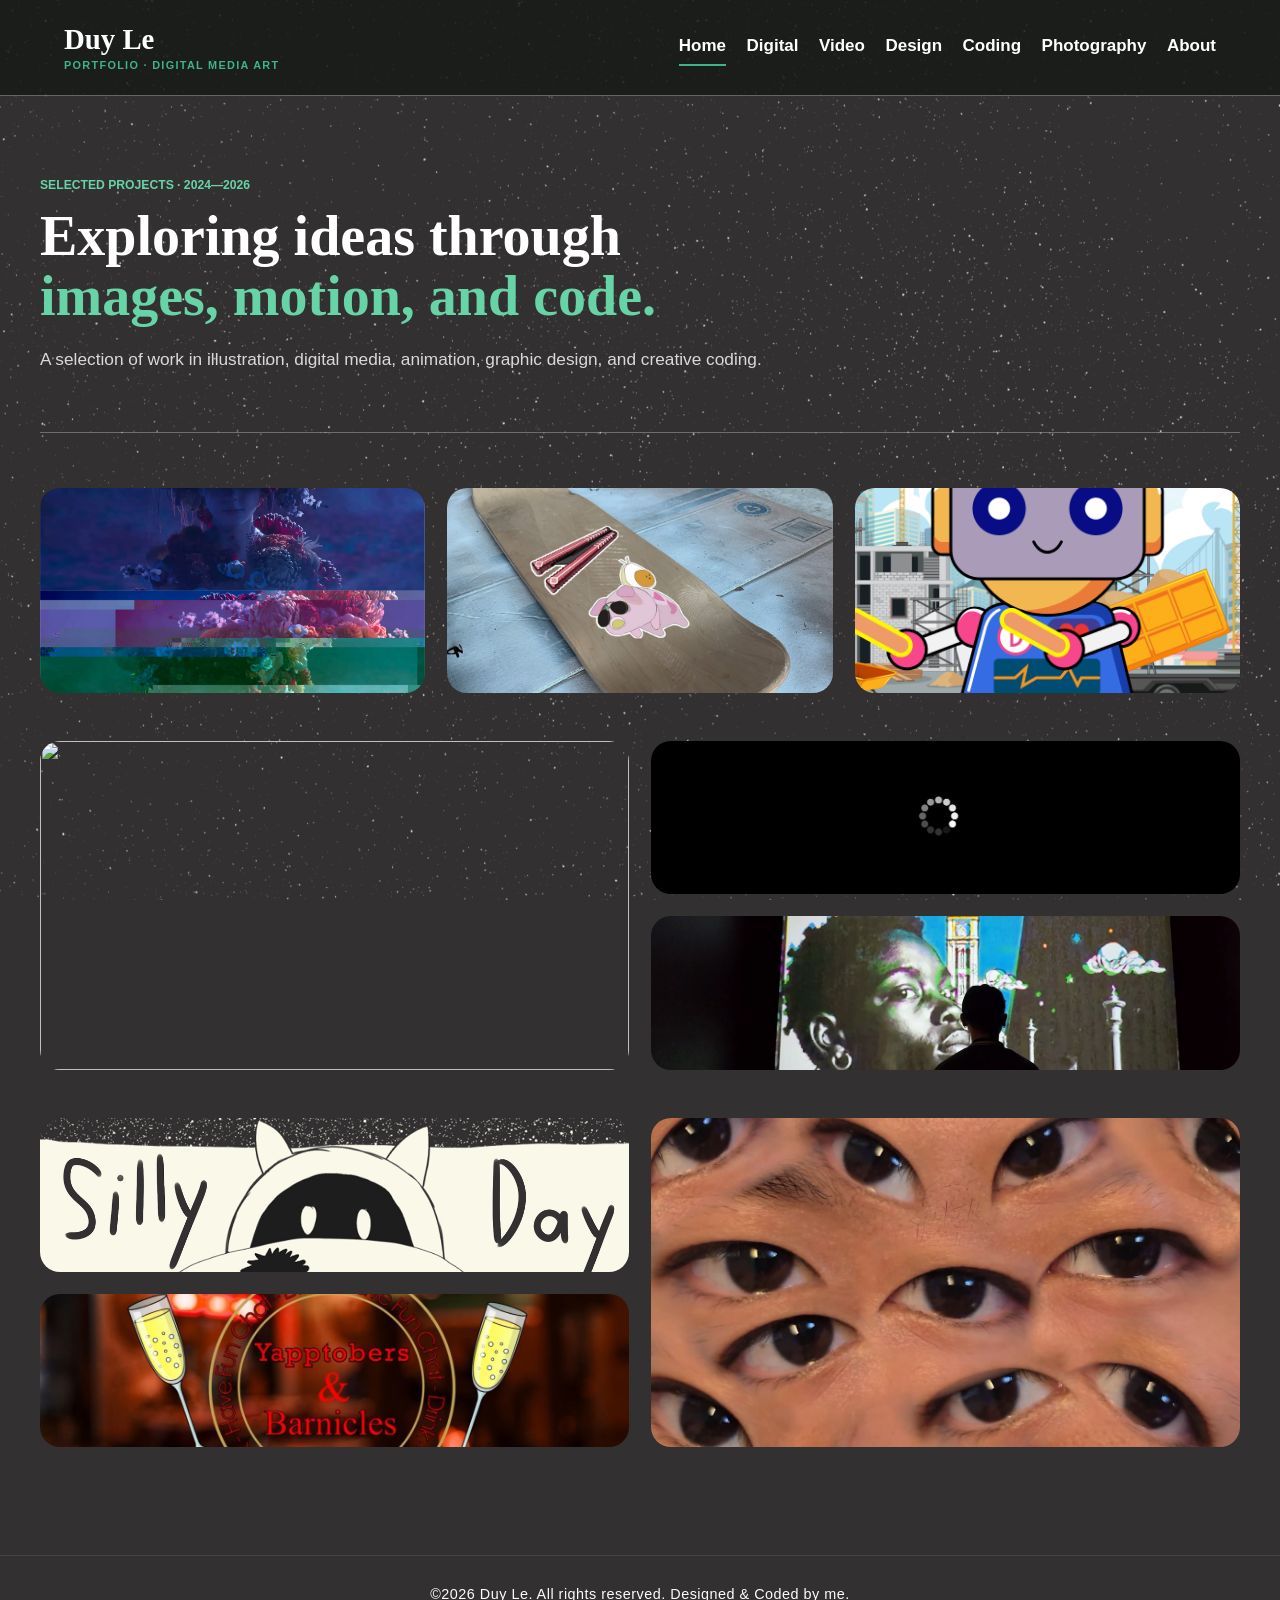
==== commit 7b33bde9: "This is the Finished Enough Porfolio" ====
--- a/index.html
+++ b/index.html
@@ -42,8 +42,8 @@
     
     <div class="home-hero">
         <p class="hero-kicker">Selected projects · 2024—2026</p>
-        <h1>Images take <span>unexpected turns.</span></h1>
-        <p class="hero-subtitle">Illustration · Digital media · Creative coding</p>
+        <h1>Exploring ideas through <span>images, motion, and code.</span></h1>
+        <p class="hero-subtitle">A selection of work in illustration, digital media, animation, graphic design, and creative coding.</p>
     </div>
 <!-- Work Project Showcase line 1-->
  <!-- Sakura video-->
--- a/styles.css
+++ b/styles.css
@@ -162,7 +162,7 @@
 
 .about-hero {
     display: grid;
-    grid-template-columns: minmax(0, 1fr) minmax(240px, 340px);
+    grid-template-columns: minmax(0, 1fr) minmax(240px, 400px);
     align-items: center;
     gap: clamp(40px, 8vw, 120px);
     padding: 76px 0 68px;
@@ -195,12 +195,29 @@
     line-height: 1.7;
 }
 
-.about-profile-placeholder {
+.about-profile-image {
+    display: block;
     width: 100%;
-    aspect-ratio: 4 / 5;
+    max-width: 400px;
+    aspect-ratio: 2 / 3;
+    object-fit: cover;
+    object-position: center 60%;
     border: 1px solid rgba(255, 255, 255, 0.38);
-    background: rgba(15, 19, 17, 0.32);
-    box-shadow: inset 0 0 0 10px rgba(255, 255, 255, 0.025);
+    border-radius: 20px;
+    box-shadow: 0 20px 42px rgba(0, 0, 0, 0.28);
+    justify-self: end;
+    filter: saturate(1.08) contrast(1.04);
+}
+
+@media (max-width: 768px) {
+    .about-hero {
+        grid-template-columns: 1fr;
+    }
+
+    .about-profile-image {
+        justify-self: center;
+        max-width: 320px;
+    }
 }
 
 .about-section {
@@ -318,6 +335,152 @@
     aspect-ratio: 3 / 4;
 }
 
+.coding-project-grid {
+    grid-template-columns: repeat(2, minmax(0, 1fr));
+}
+
+.coding-project-card {
+    overflow: hidden;
+    border: 1px solid rgba(255, 255, 255, 0.14);
+    border-radius: 14px;
+    background: rgba(13, 17, 15, 0.68);
+}
+
+.coding-project-image-link {
+    display: block;
+    overflow: hidden;
+    background: rgba(255, 255, 255, 0.04);
+}
+
+.coding-project-image {
+    display: block;
+    width: 100%;
+    aspect-ratio: 16 / 10;
+    object-fit: cover;
+    transition: transform 220ms ease;
+}
+
+.coding-project-image-link:hover .coding-project-image,
+.coding-project-image-link:focus-visible .coding-project-image {
+    transform: scale(1.035);
+}
+
+.coding-project-content {
+    padding: 22px 24px 24px;
+}
+
+.coding-project-type {
+    margin: 0 0 10px;
+    color: #67d4a8;
+    font-size: 0.72rem;
+    font-weight: 700;
+    letter-spacing: 0.08em;
+    text-transform: uppercase;
+}
+
+.coding-project-content h2 {
+    margin: 0;
+    color: #ffffff;
+    font-family: Georgia, "Times New Roman", serif;
+    font-size: 1.65rem;
+    line-height: 1.2;
+}
+
+.coding-project-details {
+    margin: 20px 0 22px;
+}
+
+.coding-project-details > div {
+    padding: 15px 0;
+    border-top: 1px solid rgba(255, 255, 255, 0.12);
+}
+
+.coding-project-details dt {
+    margin-bottom: 6px;
+    color: #67d4a8;
+    font-size: 0.7rem;
+    font-weight: 700;
+    letter-spacing: 0.08em;
+    text-transform: uppercase;
+}
+
+.coding-project-details dd {
+    margin: 0;
+    color: rgba(255, 255, 255, 0.8);
+    font-size: 0.94rem;
+    line-height: 1.7;
+}
+
+.coding-project-links {
+    display: flex;
+    flex-wrap: wrap;
+    gap: 10px 22px;
+    font-size: 0.92rem;
+    font-weight: 700;
+}
+
+.coding-project-links a:first-child {
+    color: #67d4a8;
+}
+
+.coding-project-links a:first-child:hover,
+.coding-project-links a:first-child:focus-visible {
+    color: #a1f0ce;
+}
+
+.coding-demo-page {
+    min-height: 100vh;
+    margin: 0;
+    padding: 32px 20px 56px;
+    box-sizing: border-box;
+    background: #202522;
+    color: #f5f5f5;
+}
+
+.coding-demo-header {
+    width: min(100%, 960px);
+    margin: 0 auto 24px;
+}
+
+.coding-demo-back {
+    display: inline-block;
+    margin-bottom: 24px;
+    color: #67d4a8;
+    font-size: 0.92rem;
+    font-weight: 700;
+}
+
+.coding-demo-header h1 {
+    margin: 0;
+    color: #ffffff;
+    font-family: Georgia, "Times New Roman", serif;
+    font-size: clamp(2rem, 5vw, 3.4rem);
+}
+
+.coding-demo-header p {
+    max-width: 680px;
+    color: rgba(255, 255, 255, 0.78);
+    line-height: 1.7;
+}
+
+.coding-demo-instructions {
+    padding: 14px 18px;
+    border-left: 3px solid #67d4a8;
+    background: rgba(255, 255, 255, 0.06);
+}
+
+.coding-demo-page canvas {
+    display: block;
+    max-width: 100%;
+    height: auto;
+    margin: 24px auto 0;
+}
+
+.coding-demo-page button,
+.coding-demo-page input {
+    font: inherit;
+}
+
 body.page-leaving > :not(.top-header):not(.site-header):not(.BG),
 body.page-entering > :not(.top-header):not(.site-header):not(.BG) {
     transition: opacity 180ms ease;
@@ -454,6 +617,10 @@
         padding-top: 28px;
     }
 
+    .coding-project-grid {
+        grid-template-columns: 1fr;
+    }
+
     .Link {
         justify-content: flex-start;
         gap: 4px 18px;
@@ -476,6 +643,10 @@
 
     .BG {
         animation: none;
+    }
+
+    .coding-project-image {
+        transition: none;
     }
 }
 a{
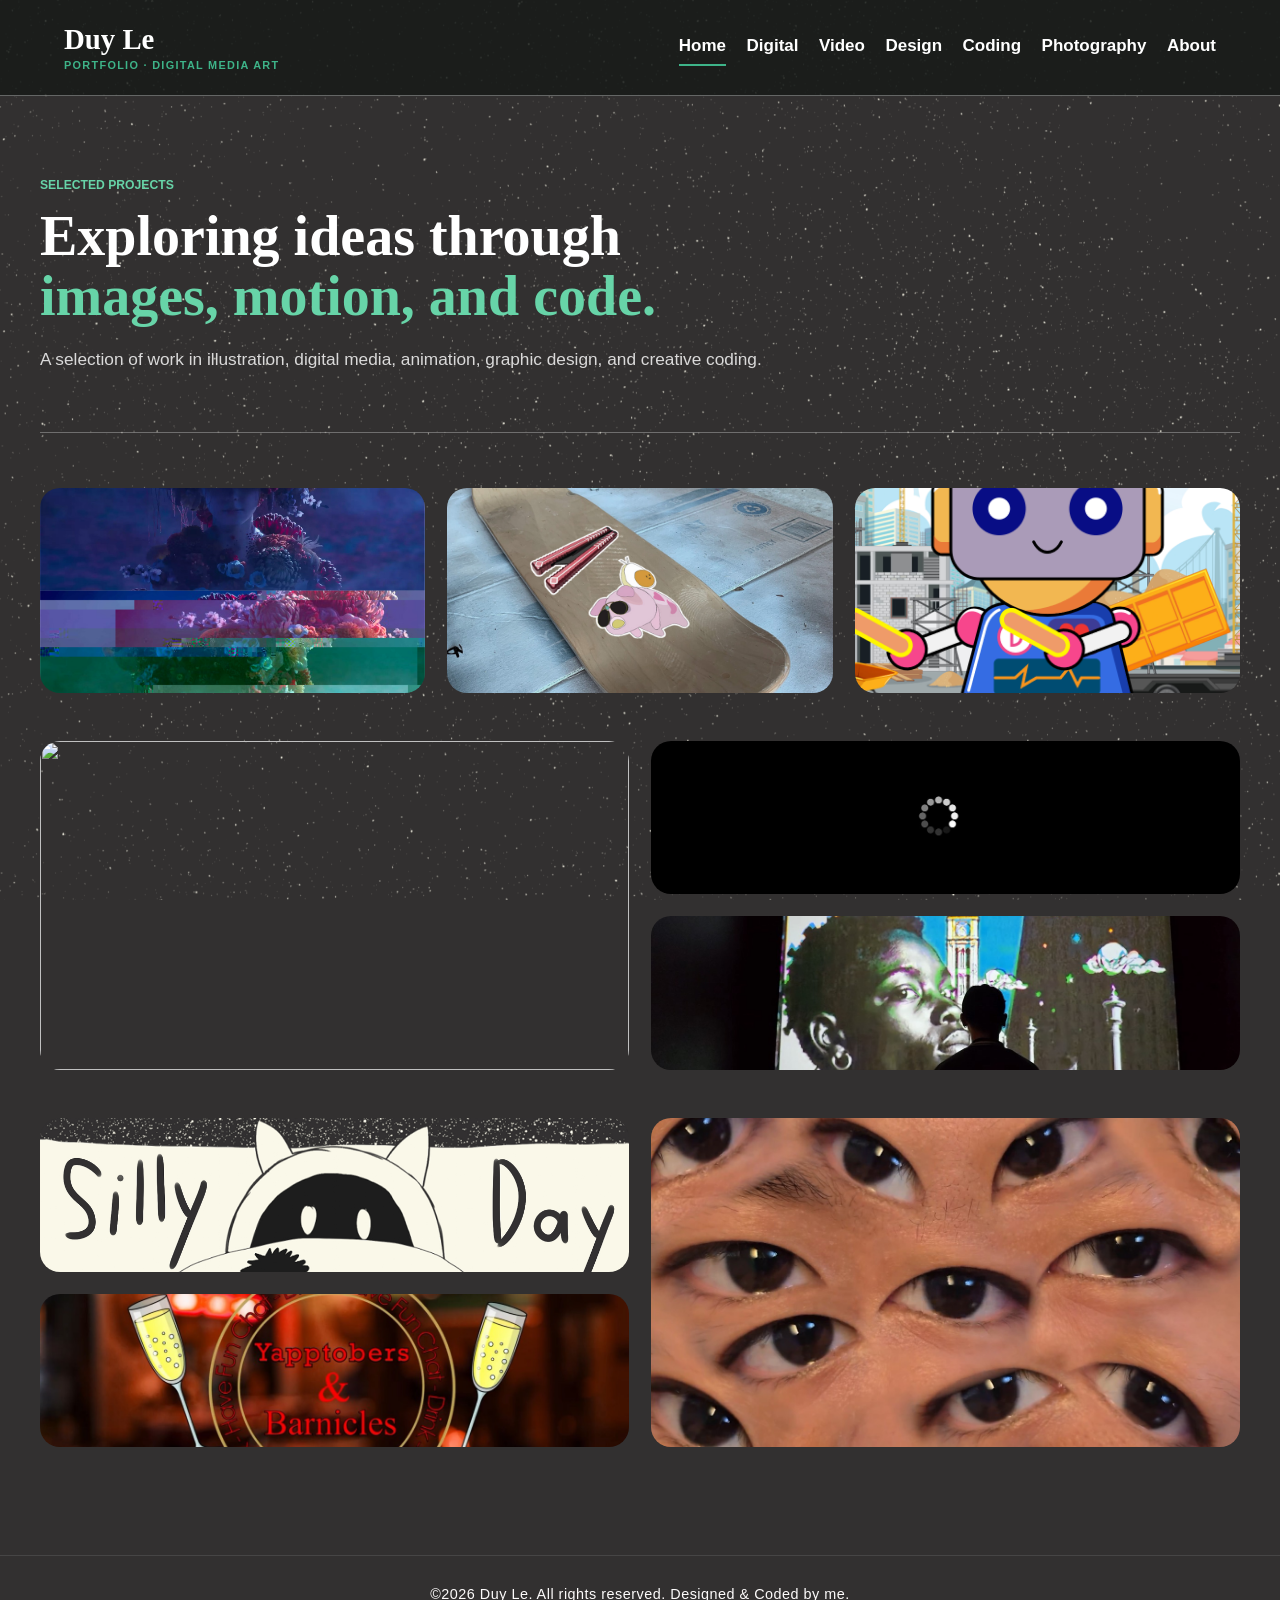
==== commit 3cc04fc2: "ehe" ====
--- a/index.html
+++ b/index.html
@@ -41,7 +41,7 @@
 <!--HEADERS-->
     
     <div class="home-hero">
-        <p class="hero-kicker">Selected projects · 2024—2026</p>
+        <p class="hero-kicker">Selected projects</p>
         <h1>Exploring ideas through <span>images, motion, and code.</span></h1>
         <p class="hero-subtitle">A selection of work in illustration, digital media, animation, graphic design, and creative coding.</p>
     </div>
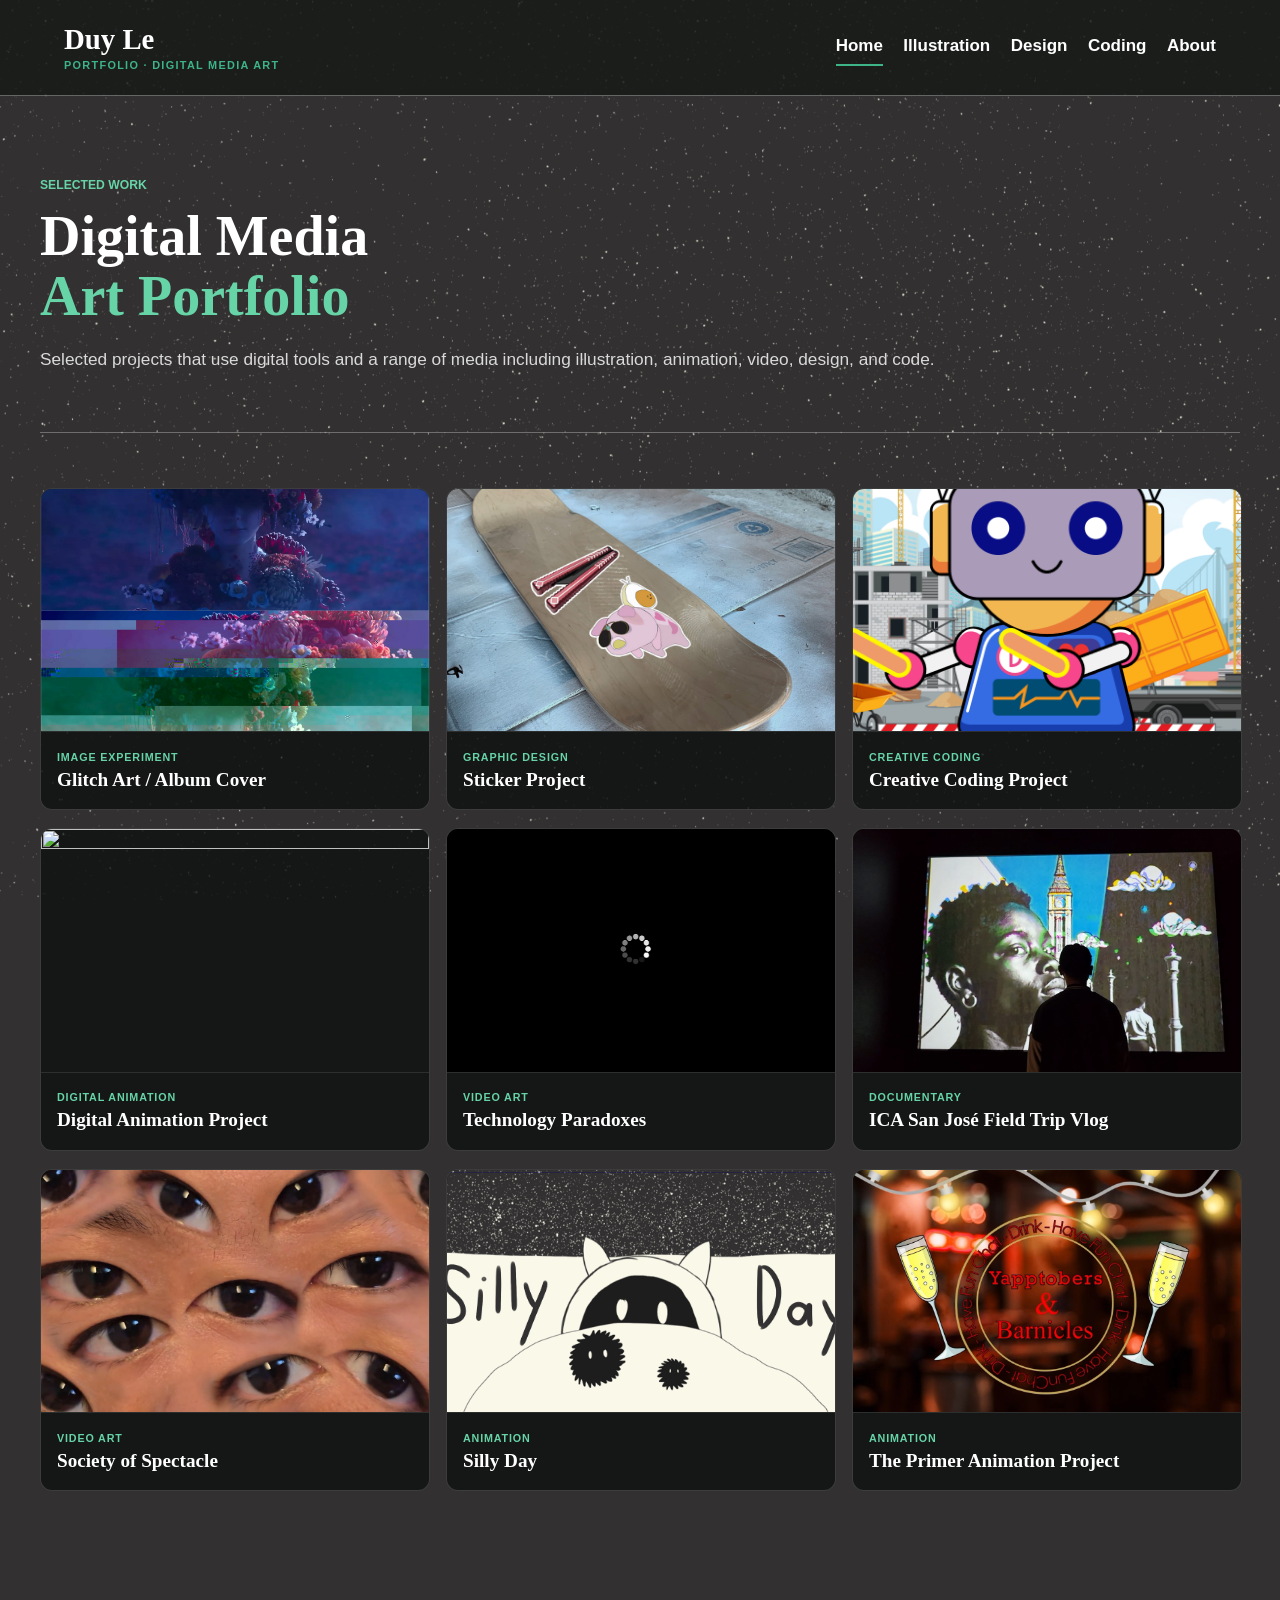
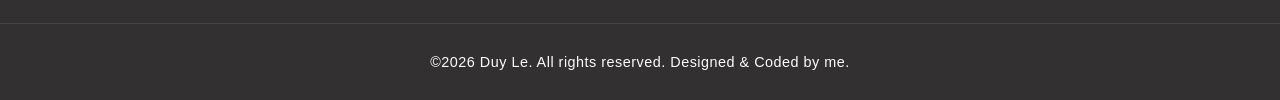
==== commit 1cda8f1b: "Big update (#3)" ====
--- a/index.html
+++ b/index.html
@@ -5,7 +5,7 @@
     <title>Shadiesu - Digital Media Art - BFA Portfolio</title>
     <link rel="stylesheet" href="styles.css">
 </head>
-<body>
+<body class="home-page">
 <header class="top-header">
     <a class="site-brand top-brand" href="index.html" aria-label="Duy Le Portfolio home">
         <span class="site-brand-name">Duy Le</span>
@@ -13,11 +13,9 @@
     </a>
     <nav class="Link Link--normal" aria-label="Main navigation">
         <a href="index.html" aria-current="page">Home</a>
-        <a href="Digital.html">Digital</a>
-        <a href="Video.html">Video</a>
+        <a href="Illustration.html">Illustration</a>
         <a href="Design.html">Design</a>
         <a href="Coding.html">Coding</a>
-        <a href="Photography.html">Photography</a>
         <a href="About.html">About</a>
     </nav>
 </header>
@@ -29,11 +27,9 @@
     </a>
     <nav class="Link Link--sticky" aria-label="Sticky main navigation">
         <a href="index.html">Home</a>
-        <a href="Digital.html">Digital</a>
-        <a href="Video.html">Video</a>
+        <a href="Illustration.html">Illustration</a>
         <a href="Design.html">Design</a>
         <a href="Coding.html">Coding</a>
-        <a href="Photography.html">Photography</a>
         <a href="About.html">About</a>
     </nav>
 </header>
@@ -41,173 +37,147 @@
 <!--HEADERS-->
     
     <div class="home-hero">
-        <p class="hero-kicker">Selected projects</p>
-        <h1>Exploring ideas through <span>images, motion, and code.</span></h1>
-        <p class="hero-subtitle">A selection of work in illustration, digital media, animation, graphic design, and creative coding.</p>
+        <p class="hero-kicker">Selected work</p>
+        <h1>Digital Media <span>Art Portfolio</span></h1>
+        <p class="hero-subtitle">Selected projects that use digital tools and a range of media including illustration, animation, video, design, and code.</p>
     </div>
 <!-- Work Project Showcase line 1-->
  <!-- Sakura video-->
     <!-- Video Grid Container -->
-    <div class="video-grid video-grid--balanced">
+    <section class="home-project-gallery" aria-label="Selected projects">
+    <div class="home-project-group">
         <!-- 1x1 -->
             <div class="video-thumb" data-type="image" 
-            data-hover-text="Glitch Art / Album Cover" data-video-id="Mushroomhead.png, Mennequin.png" 
-            data-caption="<h3>Glitch Art / Album Cover</h3><p>This is my experimental project by editing codes inside each image to see whatever effects it might give them. 
-            It can be disorted, changed of colors and more 
+            data-hover-text="Glitch Art / Album Cover" data-video-id="Mushroomhead.png, Mennequin.png"
+            data-modal-large-images
+            data-caption="<h3>Glitch Art / Album Cover</h3><p>This is my experimental project by editing codes inside each image (These images were taken from the horror game - Silent Hill f) to see whatever effects it might give them. 
+            It can be disorted, changed of colors and more. I can duplicates the same codes, taking my favorite lyrics and paste it. 
+            There are many ways to do it, and no one really knows how it works. For me the real challenge is to make it fit with the idea of glitching visually. 
+            the 2nd image is a mashup with many glitch image together to create an album cover for my favorite band. I like the horror and dark theme of the band, so I tried to make it fit with edit codes and color scaling in photoshop.
                 </p><br><p>
-                <em>Tools used: Notepad++</em></p>">
+                <em>Tools used: Notepad++, Adobe Photoshop</em></p>">
             <img src="Mushroomhead.png">
+            <div class="home-project-caption">
+                <span>Image experiment</span>
+                <h2>Glitch Art / Album Cover</h2>
+            </div>
             </div>
 
         <!-- 1x2 -->
             <div class="video-thumb" data-type="image" 
             data-hover-text="Sticker project using Vector Drawing" data-video-id="vector.png, sticker.png" 
-            data-caption="<h3>Sticker project using Vector Drawing</h3><p>This is my graphic design sticker by using real life objects as my work. It requires basic tracing on the shapes and improv shading for better of the work
+            data-caption="<h3>Sticker project using Vector Drawing</h3><p>This is my graphic design sticker by using real life objects as my work. I did basic vector tracing on the shapes but along way when the references get too complex, 
+            I added improv shading for better of the work. I learned how to use the pen tool and the shape tool to create a more realistic look of the objects. I also learned how to use the gradient tool to make it more realistic and add depth to the work.
+            I also tweak the colors to make it more realistic to the real life objects like the skateboard.
                 </p><br><p><em>Tools used: Adobe Illustrator</em></p>">
             <img src="sticker.png">
+            <div class="home-project-caption">
+                <span>Graphic design</span>
+                <h2>Sticker Project</h2>
+            </div>
             </div>
 
         <!-- 1x3 -->
             <div class="video-thumb" data-type="image" 
             data-hover-text="Creative Coding Project" data-video-id="Gif Robot.gif" 
             data-caption="<h3>ISA San Jose Video</h3><p>This is my basic coding project that require coding to make a functional limbs of character of my choice. 
-                I chose robot, as it's more straight forward to make each parts work more balanced and some tweaks of color to showcase how code can work,
-                <a href='https://editor.p5js.org/duy.le02/sketches/MBBWQ1VL0' style='margin-left: 10px;'>Go to p5.js code</a></p><br><p><em>Tools used: Codepen</em></p>">
+                I chose robot, as it's more straight forward to make each parts work more balanced and some tweaks of color to showcase how code can work. I took references like the arms functionality of the robot and redesign it to my own.
+                And finally I added some color tweaks randomly to make it more visually appealing of a construction robot. The coding is done in p5.js and the code can be found in the link below.
+                <br><a href='https://editor.p5js.org/duy.le02/sketches/MBBWQ1VL0'>Go to p5.js code</a></p><br><p><em>Tools used: Codepen</em></p>">
             <img src="Robot.png">
-            </div>
-
-        <!-- Video Modal Container -->
-            <div id="videoModal" class="modal">
-            <div class="modal-content">
-                <span class="close-btn">&times;</span>
-
-                <button id="prevBtn" class="nav-btn left">◀</button>
-                <button id="nextBtn" class="nav-btn right">▶</button>
-                
-                    <div class="video-container">
-                    <iframe id="videoPlayer" width="560" height="315" src="" title="YouTube video player" frameborder="0" allow="accelerometer;
-                    autoplay; clipboard-write; 
-                    encrypted-media; gyroscope; 
-                    picture-in-picture; web-share" referrerpolicy="strict-origin-when-cross-origin" allowfullscreen></iframe>
-                    
-        <!-- NEW: Image tag for full-size pictures (Hidden by default) -->
-                    <img id="modalImage" src="" alt="Modal View" style="display: none;">
-                </div>
-
-                    <div id="videoCaption" class="video-caption"></div>
-            </div>
-            </div>
+            <div class="home-project-caption">
+                <span>Creative coding</span>
+                <h2>Creative Coding Project</h2>
+            </div>
+            </div>
+
     </div>
 
 
 <!-- Work Project Showcase line 2-->
         <!-- Sakura video-->
         <!-- 2x1 -->
-    <div class="video-grid video-grid--feature-left">
+    <div class="home-project-group">
         <!-- Video Thumbnail 1 -->
             <div class="video-thumb" data-type="video" 
             data-hover-text="Digital Animation Project" data-video-id="v-rgGUymfZE" 
             data-caption="<h3>Digital Animation Project</h3><p>This is one of my most favorite project in this class. The idea is to make an animation to simulate a game 
-                experience from whatever techniques and themes. I made a nostalgic work based of my favorite childhood show and convert it as a game
+                experience using various techniques. I made a nostalgic work based of me and my sister's favorite childhood show and convert it as a game. I used my usual 
+                Clip Studio Paint to draw out the animation and then I converted it into After Effects to add more effects and finish the animation. I also added some sound effects to make it more realistic and fun to watch. The final product is a short animation that simulates a game experience with a nostalgic feel.
                 </p><br><p><em>Tools used: Clip Studio Paint, Adobe After Effects</em></p>">
             <img src="https://res.cloudinary.com/dyf1xfmxu/image/upload/v1764829879/image_2025-12-03_223117122_zpmoiv.png">
+            <div class="home-project-caption">
+                <span>Digital animation</span>
+                <h2>Digital Animation Project</h2>
+            </div>
             </div>
 
         <!-- 2x2 -->
             <div class="video-thumb" data-type="video" 
             data-hover-text="Technology Paradoxes" data-video-id="CwCoBTR_AUM" 
-            data-caption="<h3>Technology Paradoxes</h3><p>This is my basic coding project that require coding to make a functional limbs of character of my choice. 
-                I chose robot, as it's more straight forward to make each parts work more balanced and some tweaks of color to showcase how code can work,
-                <a href='https://editor.p5js.org/duy.le02/sketches/MBBWQ1VL0' style='margin-left: 10px;'>Go to p5.js code</a></p><br><p><em>Tools used: Codepen</em></p>">
+            data-caption="<h3>Technology Paradoxes</h3><p>This video explores the uneasy relationship between humans and technology by using repetition, distortion, and abrupt edits to create a feeling of anxiety and loss of control. Instead of relying on dialogue, the piece builds its message through pacing and visual disruption, questioning how digital systems shape our attention, identity, and everyday life.</p><br><p><em>Tools used: Adobe Premiere Pro</em></p>">
             <img src="Loading.jpg">
+            <div class="home-project-caption">
+                <span>Video art</span>
+                <h2>Technology Paradoxes</h2>
+            </div>
             </div>
 
         <!-- 2x3 -->
             <div class="video-thumb" data-type="video" 
-            data-hover-text="ISA San Jose Video" data-video-id="s5MFEblpD4w" 
-            data-caption="<h3>ISA San Jose Video</h3><p>This is my basic coding project that require coding to make a functional limbs of character of my choice. 
-                I chose robot, as it's more straight forward to make each parts work more balanced and some tweaks of color to showcase how code can work,
-                <a href='https://editor.p5js.org/duy.le02/sketches/MBBWQ1VL0' style='margin-left: 10px;'>Go to p5.js code</a></p><br><p><em>Tools used: Codepen</em></p>">
+            data-hover-text="ICA San José Field Trip Vlog" data-video-id="s5MFEblpD4w"
+            data-caption="<h3>ICA San José Field Trip Vlog</h3><p>This vlog documents my visit to the ICA in downtown San José through a mix of camera angles and quick storytelling. I use concise narration to guide viewers from <em>Data Trust</em>, which prompted me to reflect on AI and our roots, to <em>My Body Was a River Once</em>, whose imagery and atmosphere felt meditative. Moving quickly between the galleries keeps the story focused while still sharing my personal reactions to two very different works.</p><br><p><em>Tools used: Phone Camera, Adobe Premiere Pro</em></p>">
             <img src="ICA.jpg">
-            </div>
-
-        <!-- Video Modal Container -->
-            <div id="videoModal" class="modal">
-            <div class="modal-content">
-                <span class="close-btn">&times;</span>
-
-                <button id="prevBtn" class="nav-btn left">◀</button>
-                <button id="nextBtn" class="nav-btn right">▶</button>
-                
-                    <div class="video-container">
-                    <iframe id="videoPlayer" width="560" height="315" src="" title="YouTube video player" frameborder="0" allow="accelerometer;
-                    autoplay; clipboard-write; 
-                    encrypted-media; gyroscope; 
-                    picture-in-picture; web-share" referrerpolicy="strict-origin-when-cross-origin" allowfullscreen></iframe>
-                    
-        <!-- NEW: Image tag for full-size pictures (Hidden by default) -->
-                    <img id="modalImage" src="" alt="Modal View" style="display: none;">
-                </div>
-
-                    <div id="videoCaption" class="video-caption"></div>
-            </div>
-            </div>
+            <div class="home-project-caption">
+                <span>Documentary</span>
+                <h2>ICA San José Field Trip Vlog</h2>
+            </div>
+            </div>
+
     </div>
 
 
 <!-- Work Project Showcase line 3-->
  <!-- Sakura video-->
     <!-- Video Grid Container -->
-    <div class="video-grid video-grid--feature-right">
+    <div class="home-project-group">
         <!-- Video Thumbnail 1 -->
             <div class="video-thumb" data-type="video" 
             data-hover-text="Society of Spectacle" data-video-id="nF94g0yWZJ4" 
-            data-caption="<h3>Society of Spectacle</h3><p>This is my basic coding project that require coding to make a functional limbs of character of my choice. 
-                I chose robot, as it's more straight forward to make each parts work more balanced and some tweaks of color to showcase how code can work,
-                <a href='https://editor.p5js.org/duy.le02/sketches/MBBWQ1VL0' style='margin-left: 10px;'>Go to p5.js code</a></p><br><p><em>Tools used: Codepen</em></p>">
+            data-caption="<h3>Society of Spectacle</h3><p>This video explores how digital platforms make us visible in ways we may not fully recognize. As we are watched, our images and actions can be collected, processed into data, and shaped by systems beyond our awareness. I convey this loss of privacy and control through editing techniques that cut, fuse, and drag video fragments across the screen, turning the act of watching into a reminder of how easily people can be observed, rearranged, and transformed into data.</p><br><p><em>Tools used: Adobe Premiere Pro, After Effects</em></p>">
             <img src="eye.jpg">
+            <div class="home-project-caption">
+                <span>Video art</span>
+                <h2>Society of Spectacle</h2>
+            </div>
             </div>
 
         <!-- Video Thumbnail 2 (Sits directly next to Thumbnail 1) -->
             <div class="video-thumb" data-type="video" 
             data-hover-text="Silly Day" data-video-id="FvGPqd3VP7I" 
-            data-caption="<h3>Silly Day</h3><p>This is my basic coding project that require coding to make a functional limbs of character of my choice. 
-                I chose robot, as it's more straight forward to make each parts work more balanced and some tweaks of color to showcase how code can work,
-                <a href='https://editor.p5js.org/duy.le02/sketches/MBBWQ1VL0' style='margin-left: 10px;'>Go to p5.js code</a></p><br><p><em>Tools used: Codepen</em></p>">
+            data-caption="<h3>Silly Day</h3><p>This is the final animation project for the course. The idea was to create a lighthearted and simple animation that demonstrate the principles of animation and storytelling. Inspired by the music video - Mumei by Nanashi Mumei, I learned a lot about concept development and nonverbal communication.
+            I also learn how to storyboard and plan out the animation to make it more effective and engaging. The final product is a short animation that tells a simple story with a clear beginning, middle, and end.
+            </p><br><p><em>Tools used: Adobe After Effects, Premiere Pro</em></p>">
             <img src="asd.jpg">
+            <div class="home-project-caption">
+                <span>Animation</span>
+                <h2>Silly Day</h2>
+            </div>
             </div>
 
         <!-- 3x2 -->
             <div class="video-thumb" data-type="video" 
             data-hover-text="The Primer Animation Project" data-video-id="acddvax4AlM" 
-            data-caption="<h3>The Primer Animation Project</h3><p>This is my basic coding project that require coding to make a functional limbs of character of my choice. 
-                I chose robot, as it's more straight forward to make each parts work more balanced and some tweaks of color to showcase how code can work,
-                <a href='https://editor.p5js.org/duy.le02/sketches/MBBWQ1VL0' style='margin-left: 10px;'>Go to p5.js code</a></p><br><p><em>Tools used: Codepen</em></p>">
+            data-caption="<h3>The Primer Animation Project</h3><p>This short, jazzy YouTube intro was a pre-animation exercise leading up to my Digital Animation Project. I used it to explore how keyframe animation can bring a concept to life, timing movement and transitions to create a quick, energetic sequence that fits the intended style.</p><br><p><em>Tools used: Adobe After Effects, Premiere Pro</em></p>">
             <img src="intro.jpg">
-            </div>
-
-        <!-- Video Modal Container -->
-            <div id="videoModal" class="modal">
-            <div class="modal-content">
-                <span class="close-btn">&times;</span>
-
-                <button id="prevBtn" class="nav-btn left">◀</button>
-                <button id="nextBtn" class="nav-btn right">▶</button>
-                
-                    <div class="video-container">
-                    <iframe id="videoPlayer" width="560" height="315" src="" title="YouTube video player" frameborder="0" allow="accelerometer;
-                    autoplay; clipboard-write; 
-                    encrypted-media; gyroscope; 
-                    picture-in-picture; web-share" referrerpolicy="strict-origin-when-cross-origin" allowfullscreen></iframe>
-                    
-        <!-- NEW: Image tag for full-size pictures (Hidden by default) -->
-                    <img id="modalImage" src="" alt="Modal View" style="display: none;">
-                </div>
-
-                    <div id="videoCaption" class="video-caption"></div>
-            </div>
-            </div>
-    </div>
+            <div class="home-project-caption">
+                <span>Animation</span>
+                <h2>The Primer Animation Project</h2>
+            </div>
+            </div>
+
+    </div>
+</section>
 <div id="videoModal" class="modal">
     <div class="modal-content">
         <!-- Close Button (X Symbol) -->
--- a/styles.css
+++ b/styles.css
@@ -360,8 +360,37 @@
     transition: transform 220ms ease;
 }
 
+.video-thumb.design-project-image-link {
+    display: block;
+    width: 100%;
+    height: auto;
+    aspect-ratio: 16 / 10;
+    padding: 0;
+    border: 0;
+    color: inherit;
+    background: rgba(255, 255, 255, 0.04);
+}
+
+.design-project-image-link .coding-project-image {
+    position: absolute;
+    inset: 0;
+    height: 100%;
+}
+
+.coding-project-summary {
+    margin: 16px 0 0;
+    color: rgba(255, 255, 255, 0.8);
+    font-size: 0.94rem;
+    line-height: 1.7;
+}
+
 .coding-project-image-link:hover .coding-project-image,
 .coding-project-image-link:focus-visible .coding-project-image {
+    transform: scale(1.035);
+}
+
+.design-project-image-link:hover .coding-project-image,
+.design-project-image-link:focus-visible .coding-project-image {
     transform: scale(1.035);
 }
 
@@ -857,6 +886,118 @@
     inset: 0;
 }
 
+.modal-content.has-large-images .video-container.has-image {
+    width: min(96vw, 1200px);
+    aspect-ratio: auto;
+}
+
+.modal-content.has-large-images .video-container.has-image #modalImage {
+    position: static;
+    height: auto;
+    max-height: 88vh;
+}
+
+.modal-content.is-compact-gallery {
+    display: grid;
+    grid-template-columns: repeat(3, minmax(0, 1fr));
+    gap: 0;
+    align-content: start;
+    width: min(94vw, 1200px);
+    max-width: 1200px;
+    margin: 32px auto 30px;
+}
+
+.modal-content.has-image-carousel {
+    width: min(94vw, 1100px);
+    margin: 56px auto 30px;
+}
+
+.modal-content.has-image-carousel .video-container.has-image {
+    width: 100%;
+    height: min(65vh, 650px);
+    aspect-ratio: auto;
+}
+
+.modal-content.has-image-carousel .video-container.has-image #modalImage {
+    position: static;
+    width: 100%;
+    height: 100%;
+    max-height: none;
+    object-fit: contain;
+    cursor: pointer;
+}
+
+.modal-content.has-image-carousel .video-container.has-image #modalImage:focus-visible {
+    outline: 3px solid #67d4a8;
+    outline-offset: 3px;
+}
+
+.gallery-carousel-controls {
+    display: flex;
+    align-items: center;
+    justify-content: center;
+    gap: 20px;
+    margin-top: 12px;
+}
+
+.gallery-carousel-button {
+    min-width: 88px;
+    padding: 9px 16px;
+    border: 1px solid rgba(255, 255, 255, 0.35);
+    border-radius: 999px;
+    color: #ffffff;
+    background: rgba(255, 255, 255, 0.08);
+    font: inherit;
+    cursor: pointer;
+}
+
+.gallery-carousel-button:hover,
+.gallery-carousel-button:focus-visible {
+    border-color: #67d4a8;
+    background: rgba(103, 212, 168, 0.16);
+}
+
+.gallery-carousel-counter {
+    min-width: 48px;
+    color: rgba(255, 255, 255, 0.8);
+    font-size: 0.9rem;
+    text-align: center;
+    font-variant-numeric: tabular-nums;
+}
+
+.modal-content.is-compact-gallery .video-container.has-image,
+.modal-content.is-compact-gallery img.modal-extra-media {
+    width: 100% !important;
+    height: clamp(220px, 33vw, 400px) !important;
+    max-height: none !important;
+    margin: 0 !important;
+    aspect-ratio: auto;
+    border-radius: 8px;
+    background: transparent;
+}
+
+.modal-content.is-compact-gallery .video-container.has-image #modalImage {
+    position: static;
+    height: 100%;
+    max-height: none;
+    object-fit: contain;
+}
+
+.modal-content.is-compact-gallery img.modal-extra-media {
+    object-fit: contain !important;
+}
+
+.modal-content.is-compact-gallery .video-caption {
+    grid-column: 1 / -1;
+    margin-top: 4px;
+}
+
+@media (max-width: 768px) {
+    .modal-content.is-compact-gallery {
+        grid-template-columns: repeat(2, minmax(0, 1fr));
+    }
+}
+
 /* GIF & Static Image Responsive Sizing */
 #modalImage {
     width: 100%;
@@ -879,6 +1020,11 @@
     border-radius: 8px !important;
 }
 
+.modal-content.has-large-images img.modal-extra-media {
+    width: 100% !important;
+    max-height: 88vh !important;
+}
+
 /* Caption formatting with safe spacing */
 .video-caption {
     width: 100%;
@@ -887,8 +1033,74 @@
     padding: 0 10px 20px 10px;
     box-sizing: border-box;
     text-align: center;
-}/* Navigation Buttons */
-
+}
+
+.home-page .video-caption {
+    padding: clamp(20px, 4vw, 34px);
+    border: 1px solid rgba(103, 212, 168, 0.22);
+    border-left: 4px solid #67d4a8;
+    border-radius: 12px;
+    background: linear-gradient(135deg, rgba(24, 32, 29, 0.96), rgba(13, 17, 15, 0.94));
+    box-shadow: 0 16px 40px rgba(0, 0, 0, 0.24);
+    text-align: left;
+}
+
+.home-page .video-caption h3 {
+    margin: 0 0 18px;
+    padding-bottom: 14px;
+    border-bottom: 1px solid rgba(103, 212, 168, 0.28);
+    color: #8ce5bf;
+    font-family: Georgia, "Times New Roman", serif;
+    font-size: clamp(1.5rem, 3vw, 2rem);
+    line-height: 1.2;
+}
+
+.home-page .video-caption p {
+    margin: 0;
+    color: rgba(255, 255, 255, 0.84);
+    font-size: 1rem;
+    line-height: 1.8;
+}
+
+.home-page .video-caption > br + p {
+    margin-top: 22px;
+    padding-top: 16px;
+    border-top: 1px solid rgba(255, 255, 255, 0.12);
+    color: rgba(255, 255, 255, 0.62);
+    font-size: 0.78rem;
+    letter-spacing: 0.06em;
+}
+
+.home-page .video-caption > br + p em {
+    font-style: normal;
+}
+
+.home-page .video-caption a {
+    display: inline-block;
+    margin: 12px 0 0;
+    padding: 9px 14px;
+    border: 1px solid rgba(103, 212, 168, 0.48);
+    border-radius: 999px;
+    color: #8ce5bf;
+    font-size: 0.9rem;
+    font-weight: 700;
+    text-decoration: none;
+    transition: background-color 0.2s ease, border-color 0.2s ease;
+}
+
+.home-page .video-caption a:hover,
+.home-page .video-caption a:focus-visible {
+    border-color: #8ce5bf;
+    background: rgba(103, 212, 168, 0.12);
+    color: #c1f5dc;
+}
+
+.home-page .video-caption a:focus-visible {
+    outline: 2px solid #8ce5bf;
+    outline-offset: 3px;
+}
+
+/* Navigation Buttons */
         .nav-btn {
         position: fixed;                        /* FIXED: Snaps the buttons directly to the browser view borders */
         top: 50%;                               /* Centers them vertically on the screen */
@@ -1036,4 +1248,263 @@
 /* Ensure your main page content stretches to push the footer down */
 main, .portfolio-grid {
     flex: 1;
+}
+
+.illustration-gallery {
+    display: grid;
+    grid-template-columns: repeat(12, minmax(0, 1fr));
+    grid-auto-rows: clamp(190px, 19vw, 245px);
+    gap: 18px;
+    padding: 38px 0 72px;
+}
+
+.illustration-tile {
+    display: flex;
+    min-width: 0;
+    min-height: 0;
+    flex-direction: column;
+    overflow: hidden;
+    border: 1px solid rgba(255, 255, 255, 0.16);
+    border-radius: 12px;
+    background: rgba(13, 17, 15, 0.76);
+}
+
+.illustration-tile--feature {
+    grid-column: span 7;
+    grid-row: span 2;
+}
+
+.illustration-tile:nth-child(2),
+.illustration-tile:nth-child(3) {
+    grid-column: span 5;
+}
+
+.illustration-tile:nth-child(n + 4) {
+    grid-column: span 4;
+}
+
+.illustration-image-link {
+    position: relative;
+    display: flex;
+    width: 100%;
+    height: auto;
+    box-sizing: border-box;
+    min-height: 0;
+    flex: 1;
+    align-items: center;
+    justify-content: center;
+    aspect-ratio: auto;
+    padding: 12px;
+    border: 0;
+    border-radius: 0;
+    color: inherit;
+    background: rgba(255, 255, 255, 0.035);
+    cursor: pointer;
+}
+
+.illustration-image-link::after {
+    content: none;
+}
+
+.illustration-image-link img {
+    display: block;
+    width: 100%;
+    height: 100%;
+    object-fit: contain;
+    transition: transform 220ms ease;
+}
+
+.illustration-image-link:hover img,
+.illustration-image-link:focus-visible img {
+    transform: scale(1.025);
+}
+
+.illustration-image-link:focus-visible {
+    outline: 2px solid #67d4a8;
+    outline-offset: -4px;
+}
+
+.illustration-view-hint {
+    position: absolute;
+    right: 20px;
+    bottom: 20px;
+    padding: 7px 11px;
+    border: 1px solid rgba(255, 255, 255, 0.22);
+    border-radius: 999px;
+    color: #ffffff;
+    background: rgba(12, 16, 14, 0.78);
+    font-size: 0.72rem;
+    font-weight: 700;
+    opacity: 0;
+    transform: translateY(4px);
+    transition: opacity 180ms ease, transform 180ms ease;
+}
+
+.illustration-view-hint span {
+    margin-left: 5px;
+    color: #67d4a8;
+}
+
+.illustration-image-link:hover .illustration-view-hint,
+.illustration-image-link:focus-visible .illustration-view-hint {
+    opacity: 1;
+    transform: translateY(0);
+}
+
+.illustration-tile-caption {
+    padding: 14px 18px 16px;
+}
+
+.illustration-tile-index {
+    display: block;
+    margin-bottom: 6px;
+    color: #67d4a8;
+    font-size: 0.67rem;
+    font-weight: 700;
+    letter-spacing: 0.08em;
+    text-transform: uppercase;
+}
+
+.illustration-tile-caption h2 {
+    margin: 0;
+    color: #ffffff;
+    font-family: Georgia, "Times New Roman", serif;
+    font-size: clamp(1rem, 1.5vw, 1.3rem);
+    line-height: 1.2;
+}
+
+@media (max-width: 768px) {
+    .illustration-gallery {
+        grid-template-columns: repeat(2, minmax(0, 1fr));
+        grid-auto-rows: clamp(220px, 34vw, 280px);
+        gap: 16px;
+    }
+
+    .illustration-tile--feature,
+    .illustration-tile:nth-child(2),
+    .illustration-tile:nth-child(3),
+    .illustration-tile:nth-child(n + 4) {
+        grid-column: auto;
+        grid-row: auto;
+    }
+
+    .illustration-tile--feature {
+        grid-column: 1 / -1;
+    }
+
+    .illustration-tile-caption {
+        padding: 12px 14px 14px;
+    }
+}
+
+@media (max-width: 520px) {
+    .illustration-gallery {
+        grid-template-columns: minmax(0, 1fr);
+        grid-auto-rows: 280px;
+        gap: 14px;
+    }
+
+    .illustration-tile--feature {
+        grid-column: auto;
+    }
+}
+
+@media (prefers-reduced-motion: reduce) {
+    .illustration-image-link img,
+    .illustration-view-hint {
+        transition: none;
+    }
+}
+
+.home-project-gallery {
+    display: grid;
+    grid-template-columns: repeat(3, minmax(0, 1fr));
+    grid-auto-rows: minmax(320px, auto);
+    gap: 18px;
+    width: min(calc(100% - 48px), 1200px);
+    margin: 0 auto 72px;
+}
+
+.home-project-gallery .home-project-group {
+    display: contents;
+}
+
+.home-project-gallery .video-thumb {
+    display: flex;
+    width: 100%;
+    height: auto;
+    flex-direction: column;
+    aspect-ratio: auto;
+    border: 1px solid rgba(255, 255, 255, 0.16);
+    border-radius: 12px;
+    background: rgba(13, 17, 15, 0.76);
+}
+
+.home-project-gallery .video-thumb img {
+    position: relative;
+    inset: auto;
+    display: block;
+    width: 100%;
+    height: auto;
+    aspect-ratio: 16 / 10;
+    flex: 0 0 auto;
+    object-fit: cover;
+}
+
+.home-project-gallery .home-project-caption {
+    display: flex;
+    min-height: 78px;
+    flex-direction: column;
+    justify-content: center;
+    padding: 12px 16px;
+    box-sizing: border-box;
+    border-top: 1px solid rgba(255, 255, 255, 0.1);
+}
+
+.home-project-gallery .home-project-caption span {
+    margin-bottom: 5px;
+    color: #67d4a8;
+    font-size: 0.67rem;
+    font-weight: 700;
+    letter-spacing: 0.08em;
+    text-transform: uppercase;
+}
+
+.home-project-gallery .home-project-caption h2 {
+    margin: 0;
+    color: #ffffff;
+    font-family: Georgia, "Times New Roman", serif;
+    font-size: clamp(1rem, 1.5vw, 1.3rem);
+    line-height: 1.2;
+}
+
+.home-project-gallery .video-thumb::after {
+    height: calc(100% - 78px);
+}
+
+.home-project-gallery .video-thumb:focus-visible {
+    outline: 2px solid #67d4a8;
+    outline-offset: 3px;
+}
+
+.home-project-gallery .video-thumb:focus-visible::after {
+    opacity: 1;
+    pointer-events: none;
+}
+
+@media (max-width: 768px) {
+    .home-project-gallery {
+        grid-template-columns: repeat(2, minmax(0, 1fr));
+        grid-auto-rows: minmax(280px, auto);
+        gap: 16px;
+        width: min(calc(100% - 36px), 680px);
+    }
+}
+
+@media (max-width: 520px) {
+    .home-project-gallery {
+        grid-template-columns: minmax(0, 1fr);
+        grid-auto-rows: minmax(280px, auto);
+        gap: 14px;
+    }
 }
